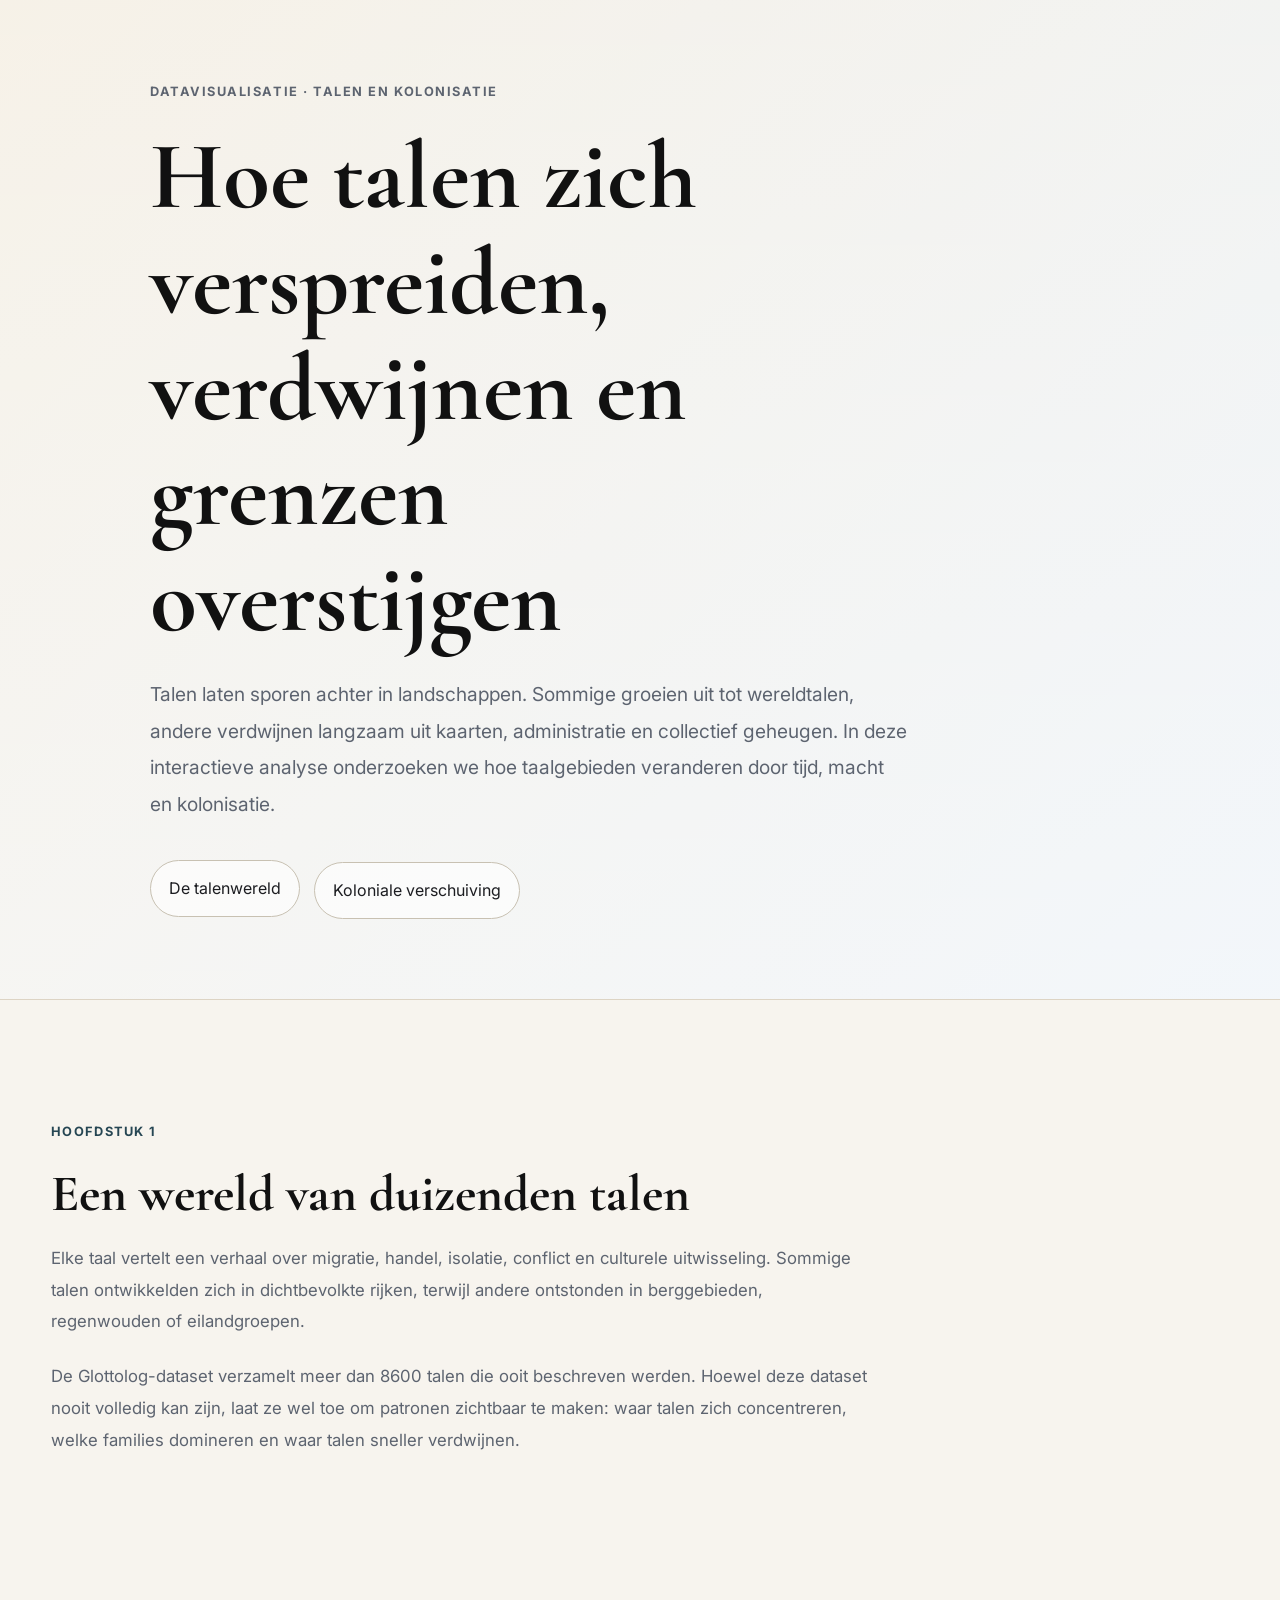
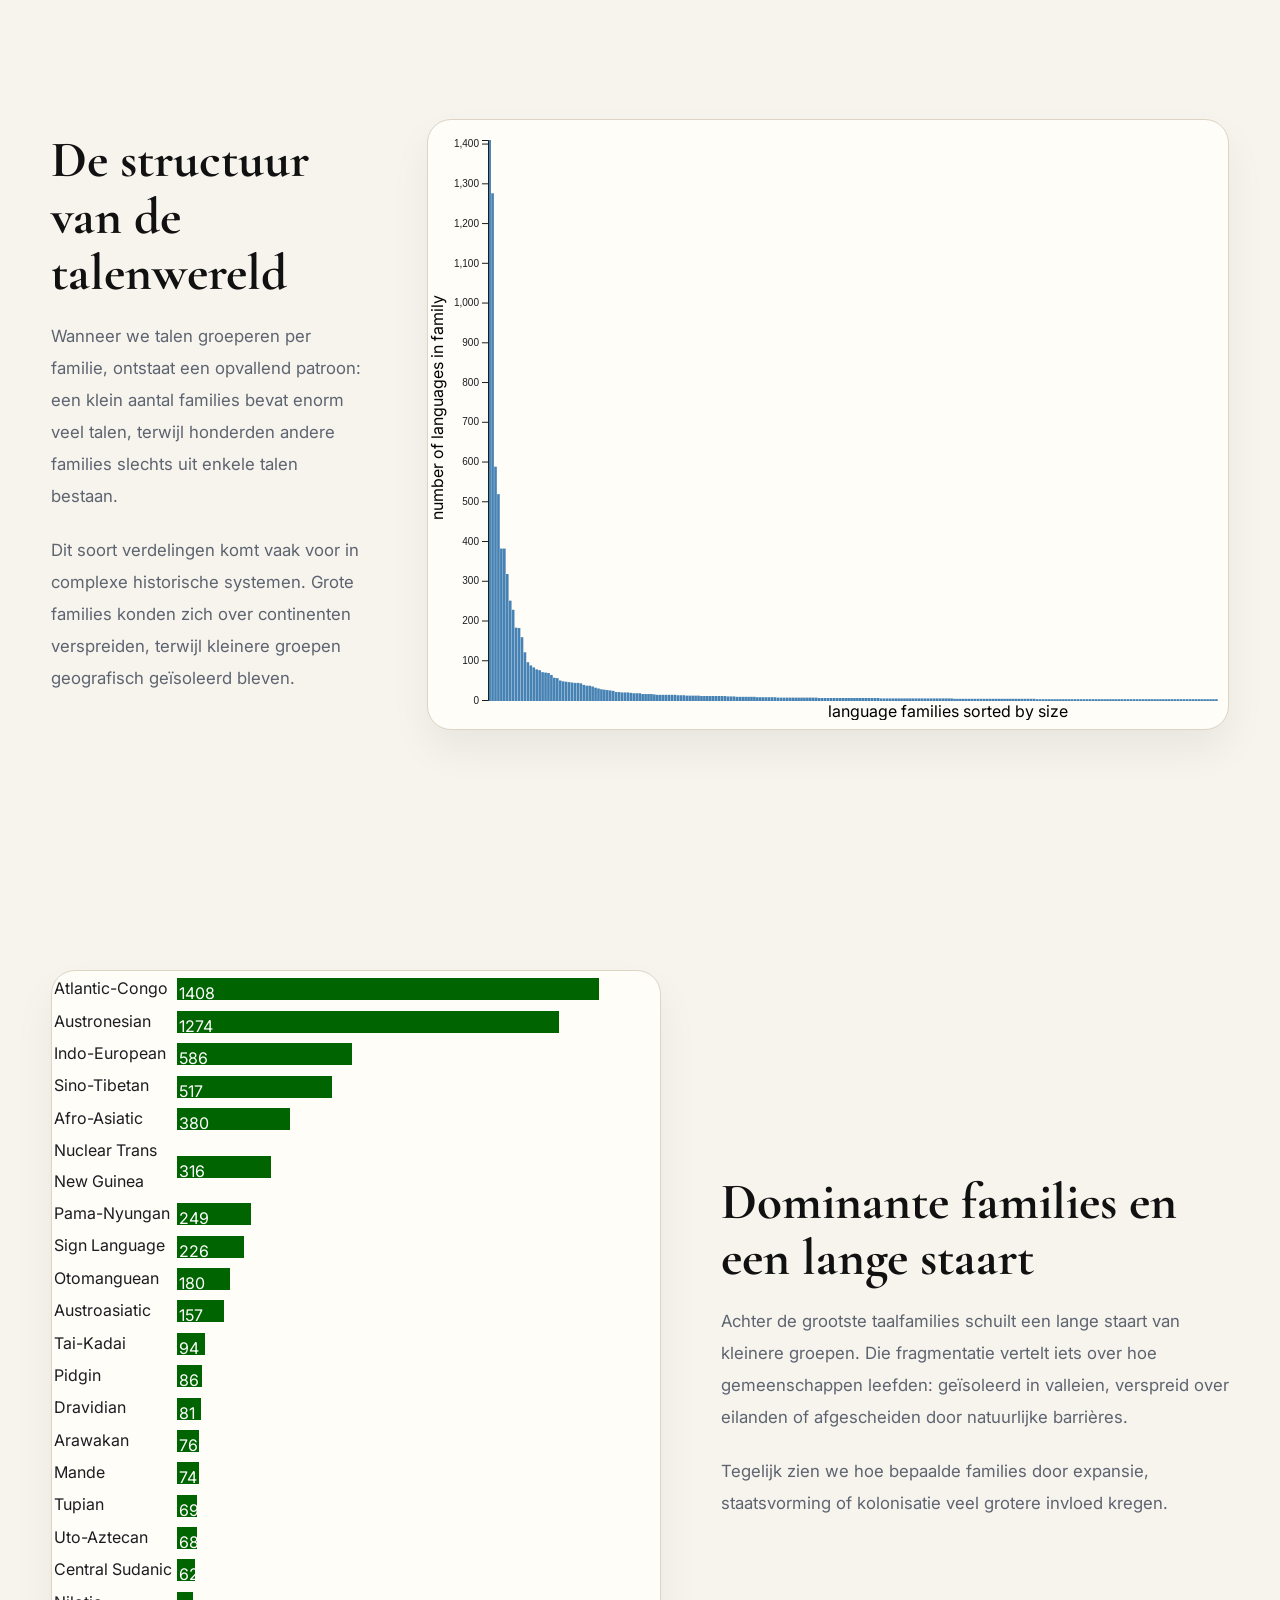
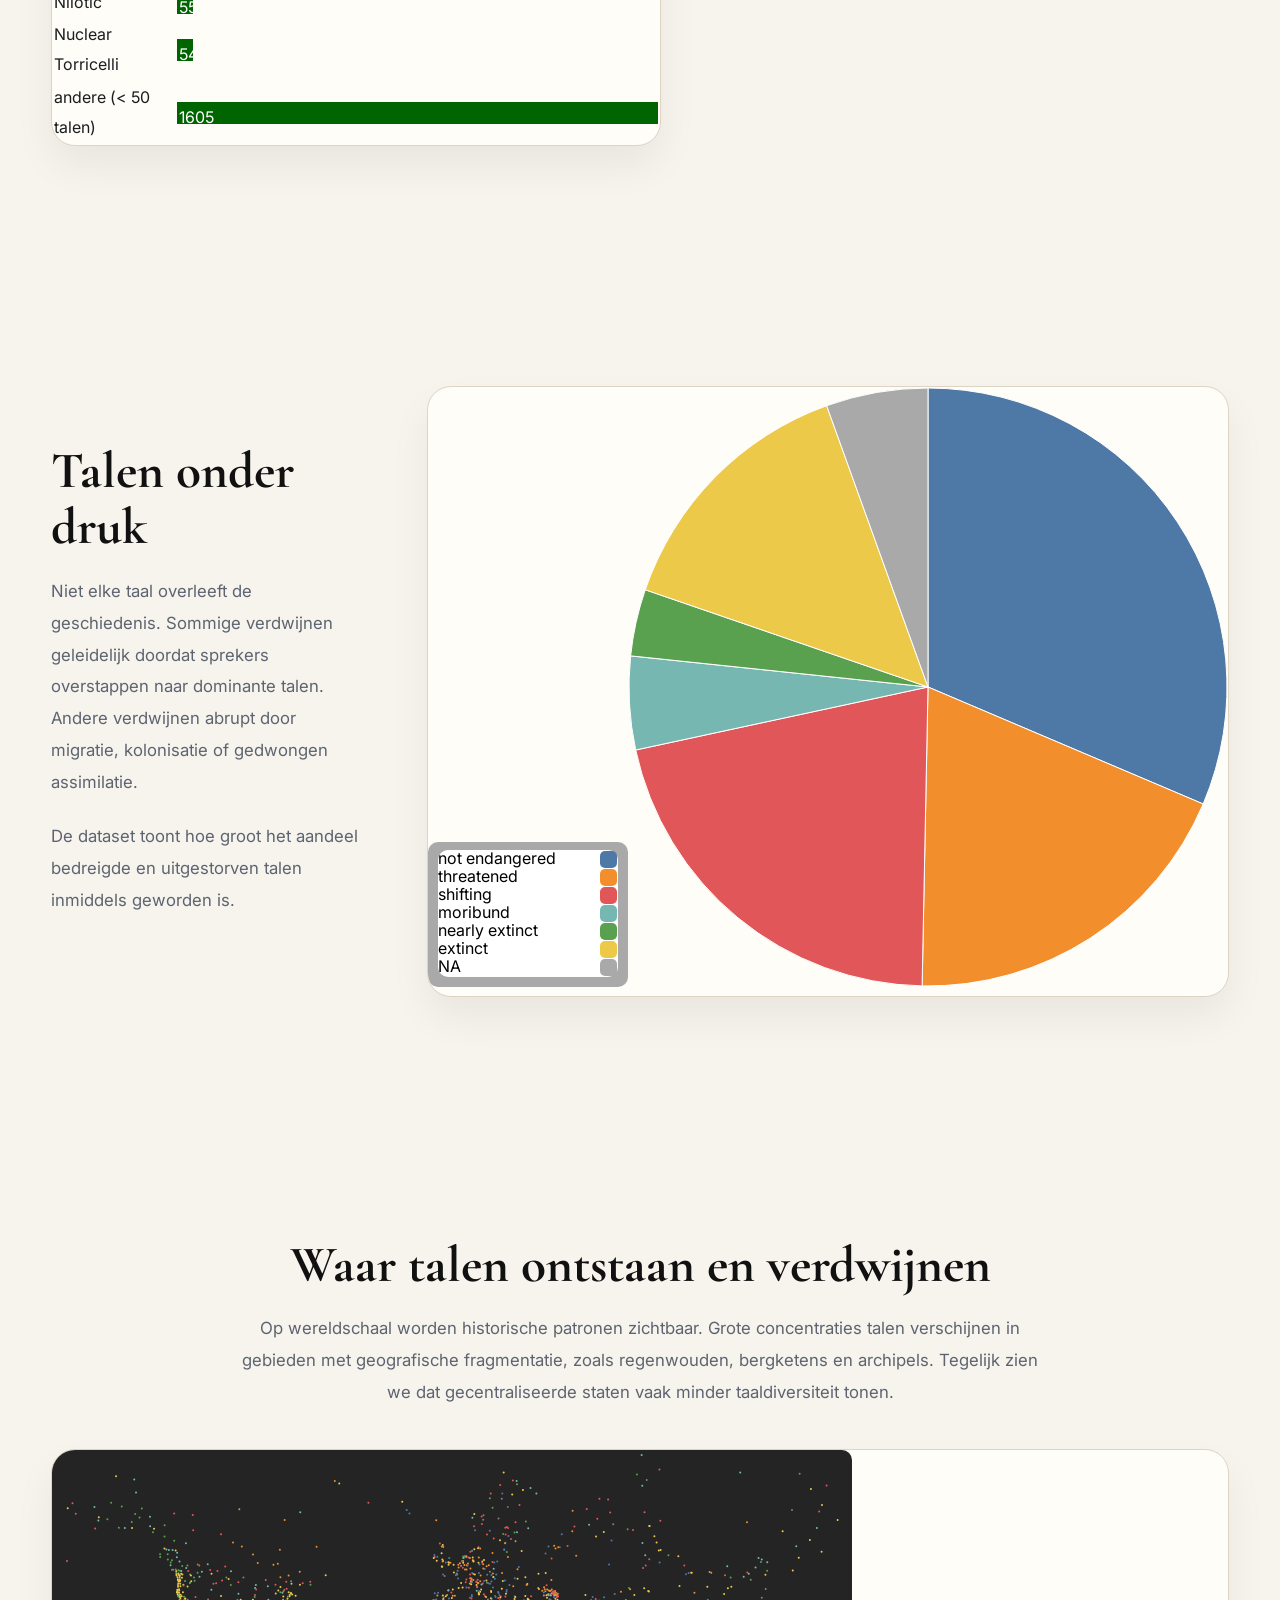
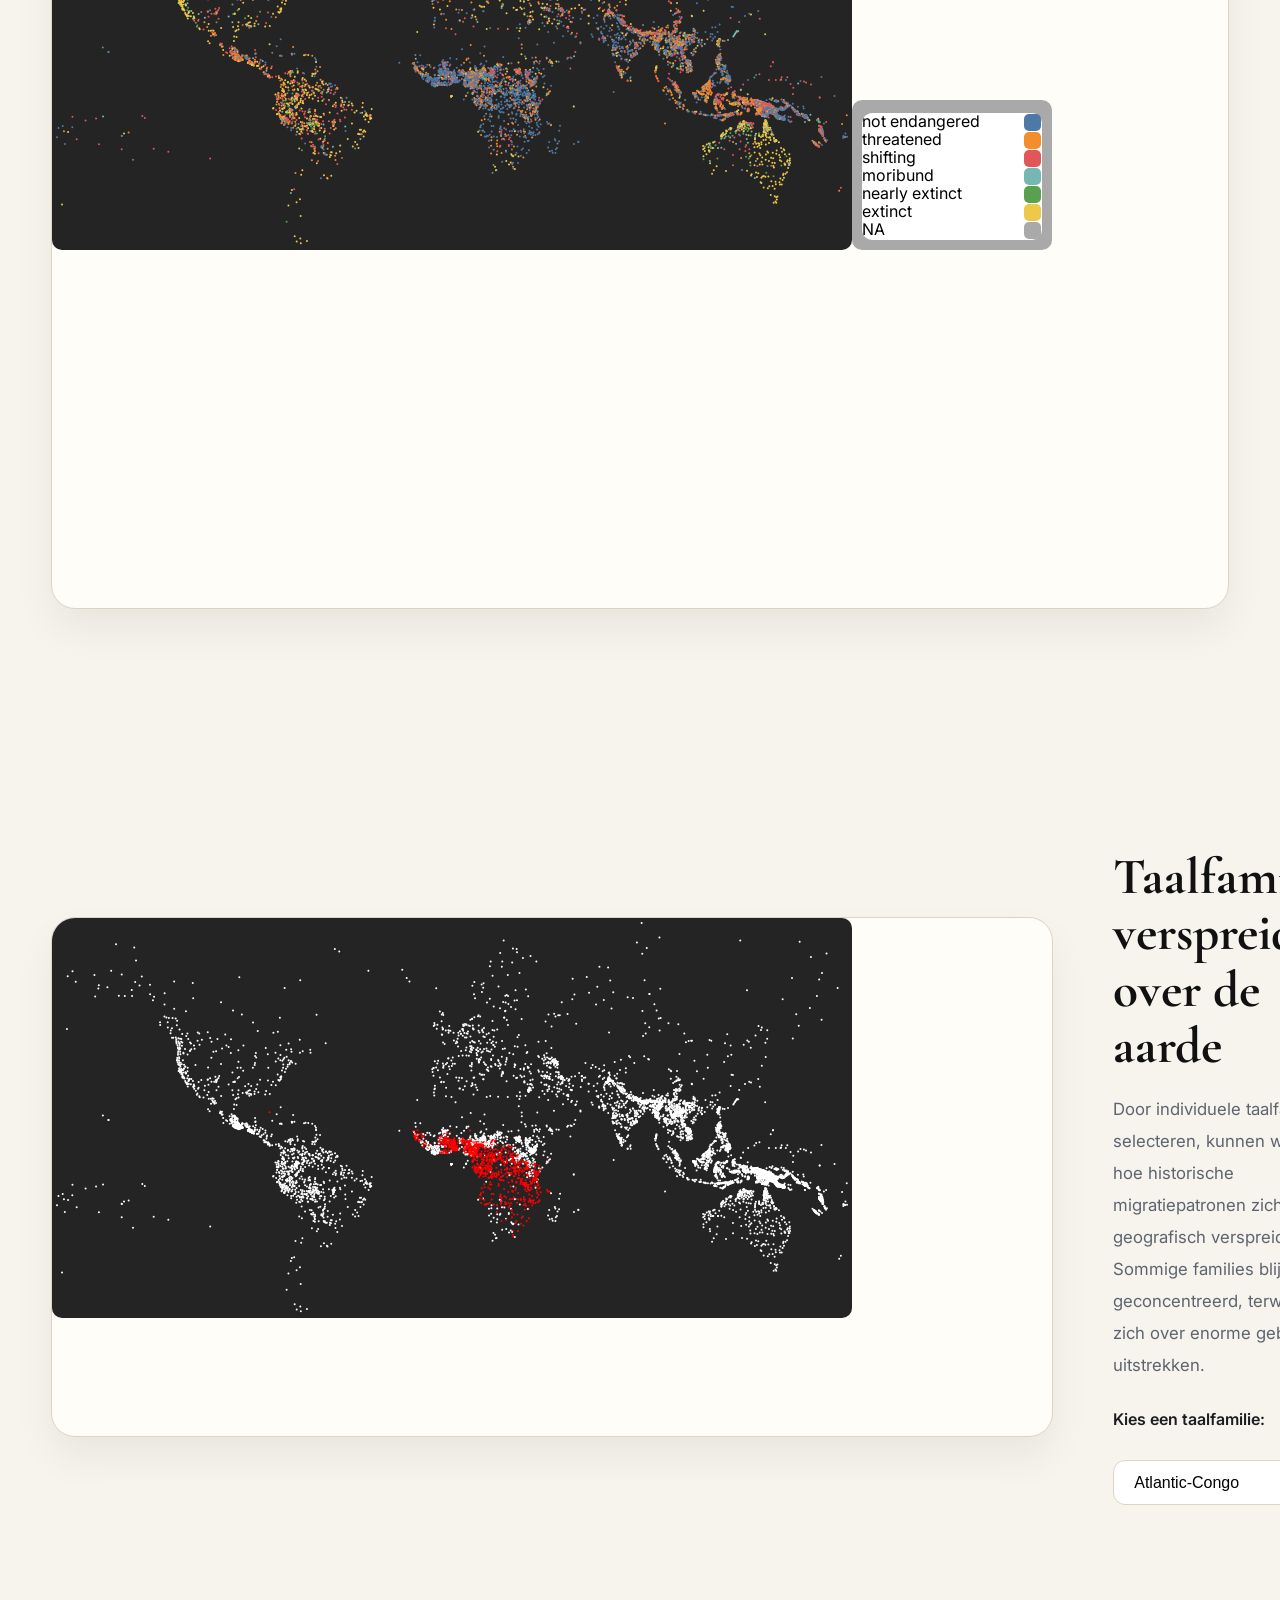
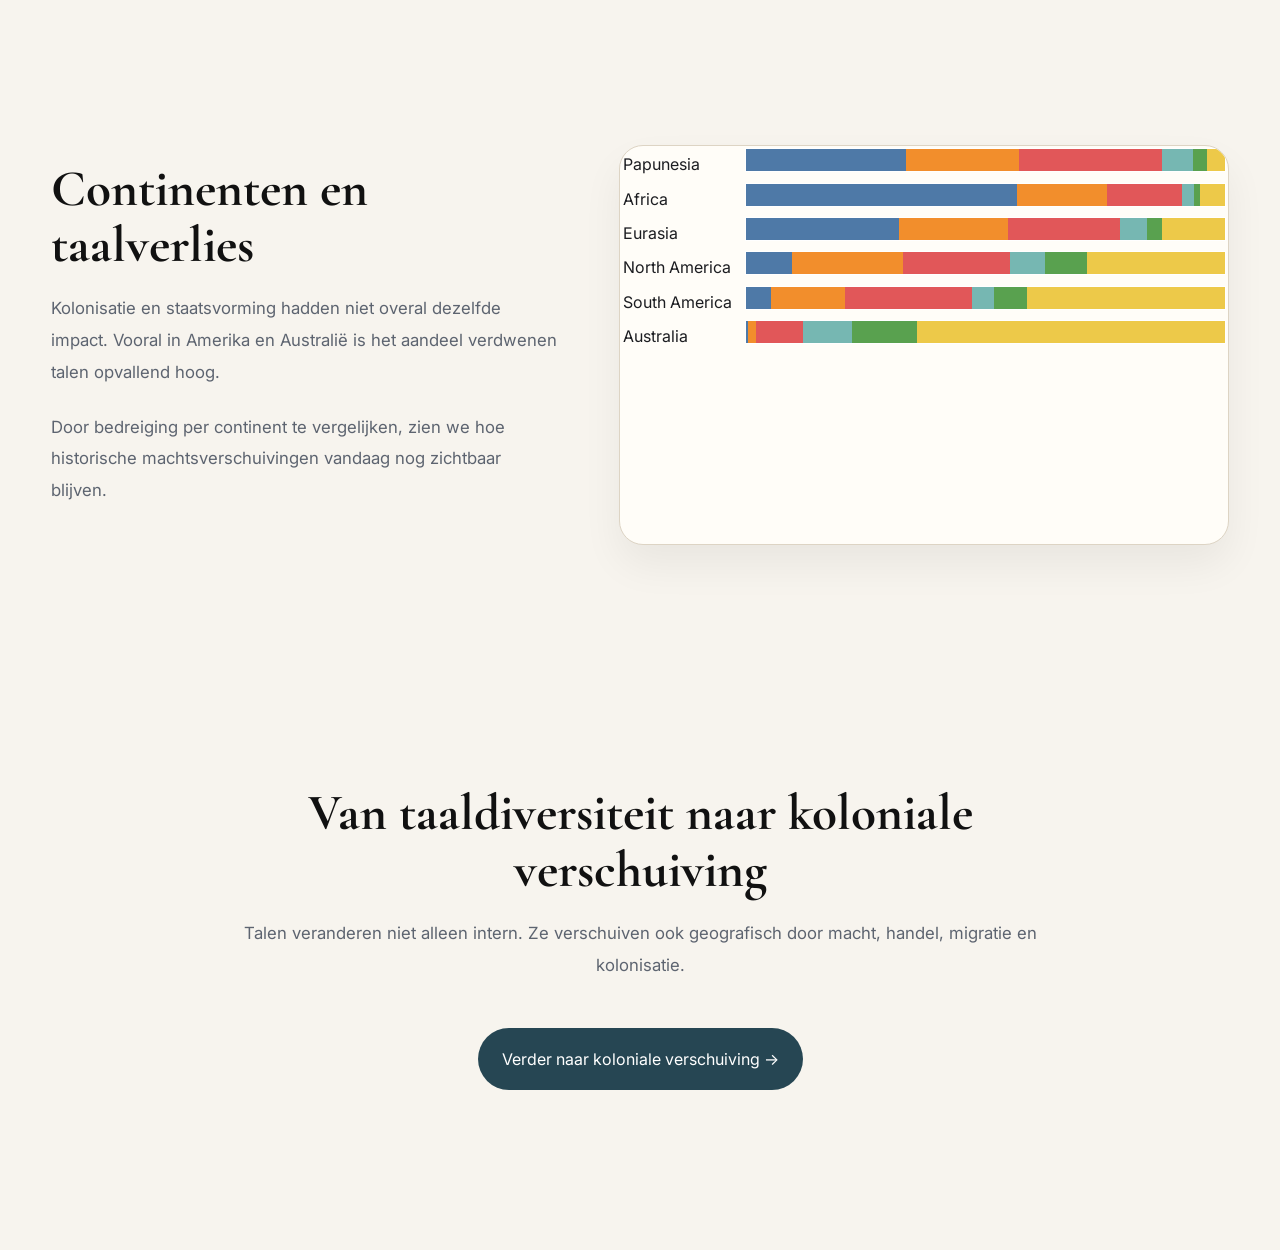
==== src/webpagina/index.html @ e4c35487 "refactor: major website style and repo refactor" ====
<!DOCTYPE html>
<html lang="nl">
<head>
    <meta charset="utf-8">
    <meta name="viewport" content="width=device-width, initial-scale=1">
    <base href="./">
    <title>Talen en Geografische Structuren</title>
    <link rel="stylesheet" href="./stijl.css">
</head>

<body>
    <header class="hero">
        <div class="hero-inner">
            <p class="eyebrow">Datavisualisatie · Talen en Kolonisatie</p>

            <h1>
                Hoe talen zich verspreiden,
                verdwijnen en grenzen overstijgen
            </h1>

            <p class="lead">
                Talen laten sporen achter in landschappen.
                Sommige groeien uit tot wereldtalen,
                andere verdwijnen langzaam uit kaarten,
                administratie en collectief geheugen.
                In deze interactieve analyse onderzoeken we hoe taalgebieden
                veranderen door tijd, macht en kolonisatie.
            </p>

            <nav class="navigatie">
                <a href="index.html" class="active">De talenwereld</a>
                <a href="kolonisatie.html">Koloniale verschuiving</a>
            </nav>
        </div>
    </header>

    <main>

        <section class="verhaal intro-verhaal">
            <div class="tekstblok breed">
                <p class="hoofdstuk">Hoofdstuk 1</p>

                <h2>Een wereld van duizenden talen</h2>

                <p>
                    Elke taal vertelt een verhaal over migratie,
                    handel, isolatie, conflict en culturele uitwisseling.
                    Sommige talen ontwikkelden zich in dichtbevolkte rijken,
                    terwijl andere ontstonden in berggebieden,
                    regenwouden of eilandgroepen.
                </p>

                <p>
                    De Glottolog-dataset verzamelt meer dan 8600 talen
                    die ooit beschreven werden.
                    Hoewel deze dataset nooit volledig kan zijn,
                    laat ze wel toe om patronen zichtbaar te maken:
                    waar talen zich concentreren,
                    welke families domineren
                    en waar talen sneller verdwijnen.
                </p>
            </div>
        </section>

        <section class="verhaal visualisatie-sectie">
            <div class="tekstblok">
                <h2>De structuur van de talenwereld</h2>

                <p>
                    Wanneer we talen groeperen per familie,
                    ontstaat een opvallend patroon:
                    een klein aantal families bevat enorm veel talen,
                    terwijl honderden andere families slechts uit enkele talen bestaan.
                </p>

                <p>
                    Dit soort verdelingen komt vaak voor in complexe historische systemen.
                    Grote families konden zich over continenten verspreiden,
                    terwijl kleinere groepen geografisch geïsoleerd bleven.
                </p>
            </div>

            <div class="visualisatie groot">
                <div class="blok" id="lijn van de verdeling van aantal talen per familie"></div>
            </div>
        </section>

        <section class="verhaal visualisatie-sectie omgekeerd">
            <div class="visualisatie">
                <div class="blok" id="horizontale bar van aantal talen"></div>
            </div>

            <div class="tekstblok">
                <h2>Dominante families en een lange staart</h2>

                <p>
                    Achter de grootste taalfamilies schuilt een lange staart van kleinere groepen.
                    Die fragmentatie vertelt iets over hoe gemeenschappen leefden:
                    geïsoleerd in valleien,
                    verspreid over eilanden
                    of afgescheiden door natuurlijke barrières.
                </p>

                <p>
                    Tegelijk zien we hoe bepaalde families
                    door expansie, staatsvorming of kolonisatie
                    veel grotere invloed kregen.
                </p>
            </div>
        </section>

        <section class="verhaal visualisatie-sectie">
            <div class="tekstblok">
                <h2>Talen onder druk</h2>

                <p>
                    Niet elke taal overleeft de geschiedenis.
                    Sommige verdwijnen geleidelijk doordat sprekers
                    overstappen naar dominante talen.
                    Andere verdwijnen abrupt door migratie,
                    kolonisatie of gedwongen assimilatie.
                </p>

                <p>
                    De dataset toont hoe groot het aandeel bedreigde
                    en uitgestorven talen inmiddels geworden is.
                </p>
            </div>

            <div class="visualisatie klein">
                <div class="blok" id="bol van hoeveelheid uitgestorven talen"></div>
            </div>
        </section>

        <section class="volledig">
            <div class="tekstblok breed gecentreerd">
                <h2>Waar talen ontstaan en verdwijnen</h2>

                <p>
                    Op wereldschaal worden historische patronen zichtbaar.
                    Grote concentraties talen verschijnen in gebieden
                    met geografische fragmentatie,
                    zoals regenwouden, bergketens en archipels.
                    Tegelijk zien we dat gecentraliseerde staten
                    vaak minder taaldiversiteit tonen.
                </p>
            </div>

            <div class="kaartblok">
                <div class="blok kaart-groot" id="kaart met puntjes van de talen"></div>
            </div>
        </section>

        <section class="verhaal visualisatie-sectie omgekeerd">
            <div class="visualisatie groot">
                <div class="blok" id="kaart met puntjes van de talen per familie"></div>
            </div>

            <div class="tekstblok">
                <h2>Taalfamilies verspreid over de aarde</h2>

                <p>
                    Door individuele taalfamilies te selecteren,
                    kunnen we zien hoe historische migratiepatronen
                    zich geografisch verspreidden.
                    Sommige families blijven geconcentreerd,
                    terwijl andere zich over enorme gebieden uitstrekken.
                </p>

                <label for="selecteer familie">
                    Kies een taalfamilie:
                </label>

                <select id="selecteer familie"></select>
            </div>
        </section>

        <section class="verhaal visualisatie-sectie">
            <div class="tekstblok">
                <h2>Continenten en taalverlies</h2>

                <p>
                    Kolonisatie en staatsvorming hadden niet overal dezelfde impact.
                    Vooral in Amerika en Australië
                    is het aandeel verdwenen talen opvallend hoog.
                </p>

                <p>
                    Door bedreiging per continent te vergelijken,
                    zien we hoe historische machtsverschuivingen
                    vandaag nog zichtbaar blijven.
                </p>
            </div>

            <div class="visualisatie">
                <div class="blok" id="bedreigdheid per continent"></div>
            </div>
        </section>

        <section class="einde">
            <div class="tekstblok breed gecentreerd">
                <h2>Van taaldiversiteit naar koloniale verschuiving</h2>

                <p>
                    Talen veranderen niet alleen intern.
                    Ze verschuiven ook geografisch door macht,
                    handel, migratie en kolonisatie.
                </p>

                <a href="kolonisatie.html" class="volgende-knop">
                    Verder naar koloniale verschuiving →
                </a>
            </div>
        </section>

    </main>

    <script src="../js/main.js" type="module"></script>
</body>
</html>
---- src/webpagina/stijl.css ----
@import url("https://fonts.googleapis.com/css2?family=Inter:wght@400;500;600;700&family=Cormorant+Garamond:wght@500;600;700&display=swap");

:root {
    --bg: #f7f4ee;
    --paper: #fffdf8;
    --text: #1c1d21;
    --muted: #5d6470;
    --line: #ddd4c4;
    --accent: #264653;
    --accent-soft: #e8eff2;
    --dark: #172026;
    --hero-a: #ece1cb;
    --hero-b: #dce7f2;
    --shadow: 0 20px 40px rgba(0,0,0,0.06);
}

* {
    box-sizing: border-box;
}

html {
    scroll-behavior: smooth;
}

body {
    margin: 0;
    font-family: "Inter", sans-serif;
    background: var(--bg);
    color: var(--text);
    line-height: 1.9;
}

h1,
h2,
h3 {
    font-family: "Cormorant Garamond", serif;
    line-height: 1.1;
    margin-top: 0;
    color: #111;
}

h1 {
    font-size: clamp(3rem, 8vw, 6rem);
    max-width: 12ch;
    margin-bottom: 24px;
}

h2 {
    font-size: clamp(2rem, 4vw, 3.5rem);
    margin-bottom: 20px;
}

p {
    font-size: 1.05rem;
    color: var(--muted);
    margin: 0 0 1.4rem;
}

.hero {
    min-height: 88vh;
    display: flex;
    align-items: center;
    padding: 80px 8vw;
    background:
        linear-gradient(rgba(255,255,255,0.55), rgba(255,255,255,0.65)),
        linear-gradient(135deg, var(--hero-a), var(--hero-b));

    border-bottom: 1px solid var(--line);
}

.hero.donker {
    background:
        linear-gradient(rgba(16,22,26,0.72), rgba(16,22,26,0.82)),
        linear-gradient(135deg, #253745, #1b252d);
}

.hero.donker h1,
.hero.donker p,
.hero.donker .eyebrow,
.hero.donker a {
    color: white;
}

.hero-inner {
    width: min(980px, 100%);
    margin: 0 auto;
}

.eyebrow {
    text-transform: uppercase;
    letter-spacing: 0.12em;
    font-size: 0.8rem;
    font-weight: 700;
    margin-bottom: 20px;
}

.lead {
    max-width: 760px;
    font-size: 1.2rem;
}

.navigatie {
    display: flex;
    gap: 14px;
    margin-top: 40px;
    flex-wrap: wrap;
}

.navigatie a {
    text-decoration: none;
    color: inherit;
    border: 1px solid rgba(255,255,255,0.2);
    padding: 12px 18px;
    border-radius: 999px;
    transition: 0.25s ease;
    background: rgba(255,255,255,0.08);
}

.hero:not(.donker) .navigatie a {
    border-color: #c8c1b2;
    background: rgba(255,255,255,0.65);
}

.navigatie a:hover,
.navigatie a.active {
    transform: translateY(-2px);
}

.verhaal,
.volledig {
    width: min(1200px, 92vw);
    margin: 0 auto;
    padding: 120px 0;
}

.visualisatie-sectie {
    display: grid;
    grid-template-columns: 1fr 1.2fr;
    gap: 60px;
    align-items: center;
}

.visualisatie-sectie.omgekeerd {
    grid-template-columns: 1.2fr 1fr;
}

.visualisatie-sectie.omgekeerd .tekstblok {
    order: 2;
}

.visualisatie-sectie.omgekeerd .visualisatie {
    order: 1;
}

.tekstblok {
    max-width: 620px;
}

.breed {
    max-width: 820px;
}

.gecentreerd {
    margin: 0 auto;
    text-align: center;
}

.hoofdstuk {
    text-transform: uppercase;
    letter-spacing: 0.1em;
    font-size: 0.8rem;
    font-weight: 700;
    color: var(--accent);
}

.visualisatie {
    width: 100%;
}

.blok {
    width: 100%;
    min-height: 400px;
    background: var(--paper);
    border: 1px solid var(--line);
    border-radius: 24px;
    box-shadow: var(--shadow);
    overflow: hidden;
}

.groot .blok {
    min-height: 520px;
}

.klein .blok {
    min-height: 360px;
}

.kaart-groot {
    min-height: 760px;
}

.kaartblok {
    margin-top: 40px;
}

select {
    margin-top: 18px;
    padding: 12px 16px;
    border-radius: 12px;
    border: 1px solid var(--line);
    background: white;
    font-size: 1rem;
}

label {
    display: block;
    margin-top: 20px;
    margin-bottom: 8px;
    font-weight: 600;
}

.donkerblok {
    width: 100%;
    background: var(--dark);
    padding-left: 4vw;
    padding-right: 4vw;
}

.licht h2,
.licht p {
    color: white;
}

.einde {
    padding: 120px 0 160px;
}

.volgende-knop {
    display: inline-block;
    margin-top: 24px;
    padding: 16px 24px;
    border-radius: 999px;
    text-decoration: none;
    background: var(--accent);
    color: white;
    transition: 0.25s ease;
}

.volgende-knop:hover {
    transform: translateY(-2px);
}

@media (max-width: 980px) {

    .visualisatie-sectie,
    .visualisatie-sectie.omgekeerd {
        grid-template-columns: 1fr;
        gap: 40px;
    }

    .visualisatie-sectie.omgekeerd .tekstblok,
    .visualisatie-sectie.omgekeerd .visualisatie {
        order: initial;
    }

    .hero {
        min-height: auto;
        padding-top: 120px;
        padding-bottom: 120px;
    }

    h1 {
        font-size: clamp(2.8rem, 12vw, 4.8rem);
    }

    h2 {
        font-size: clamp(2rem, 8vw, 3rem);
    }

    .verhaal,
    .volledig {
        padding: 80px 0;
    }

    .kaart-groot {
        min-height: 560px;
    }
}
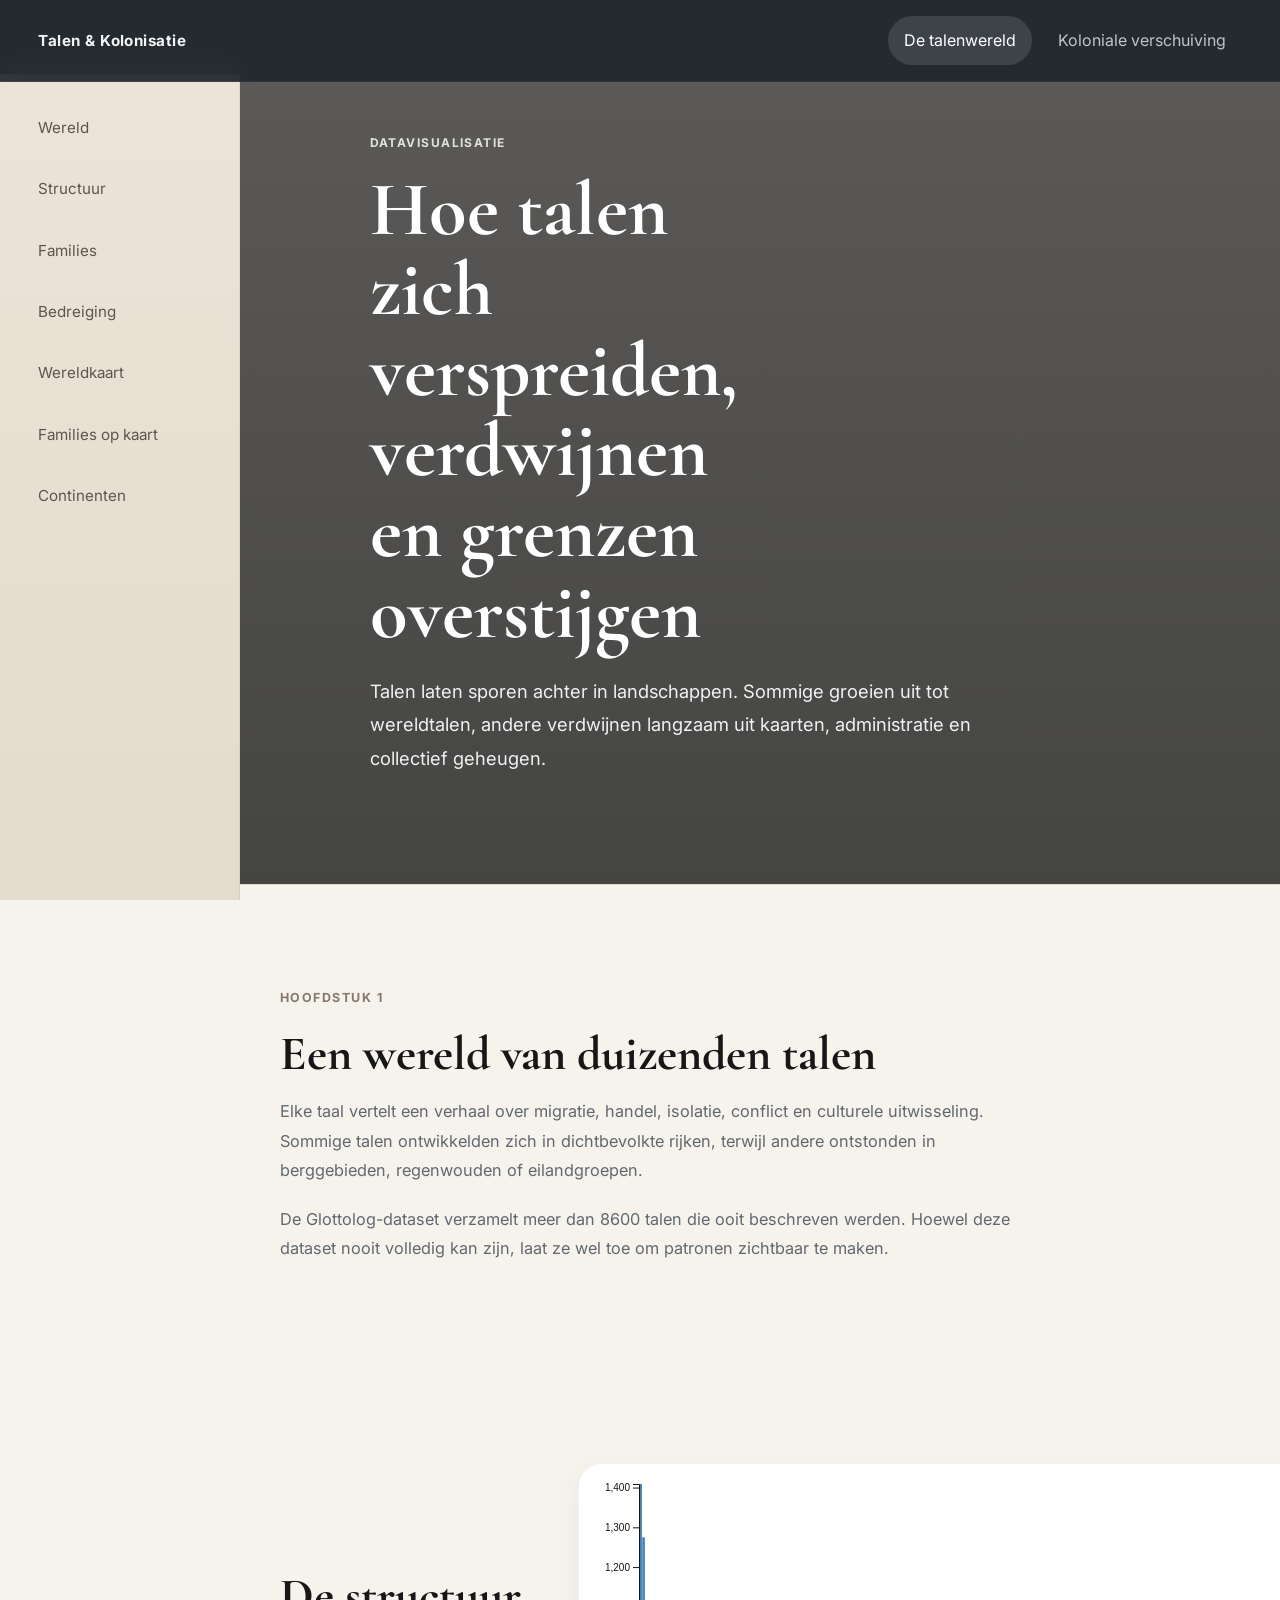
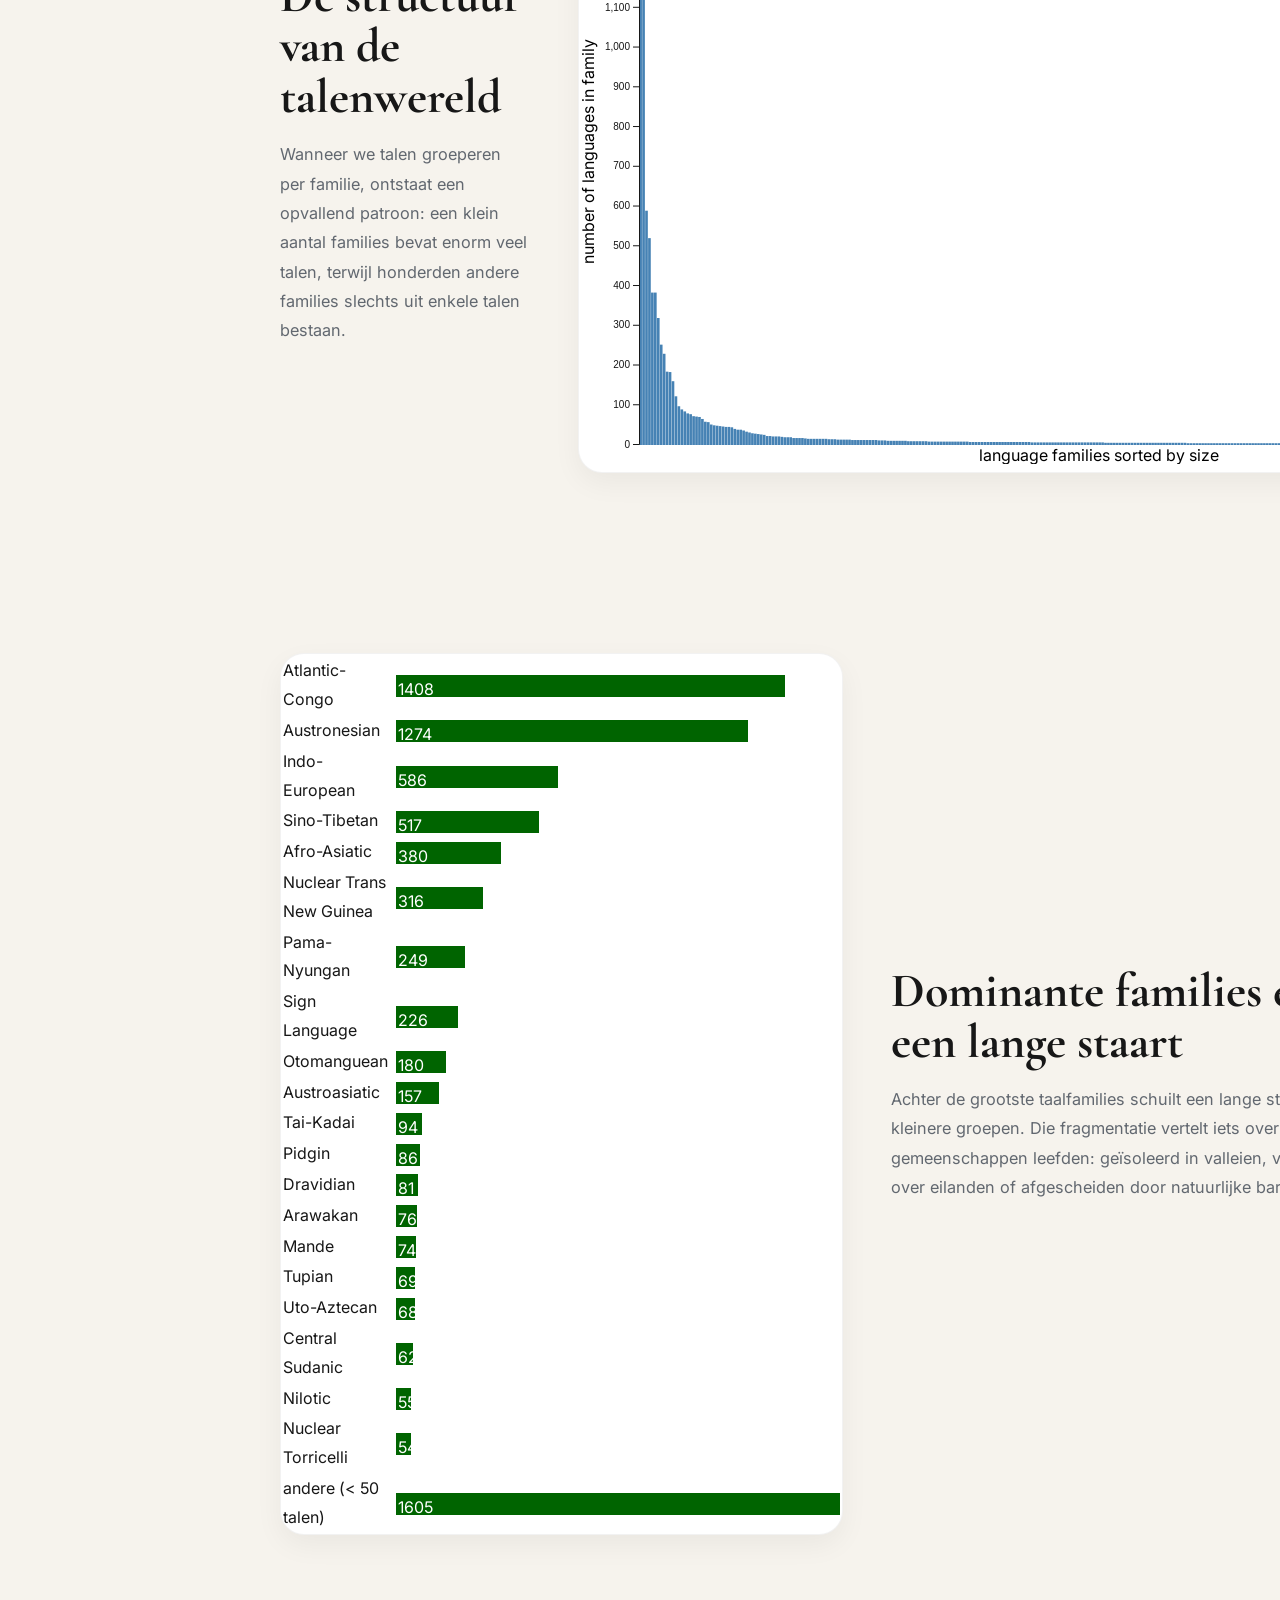
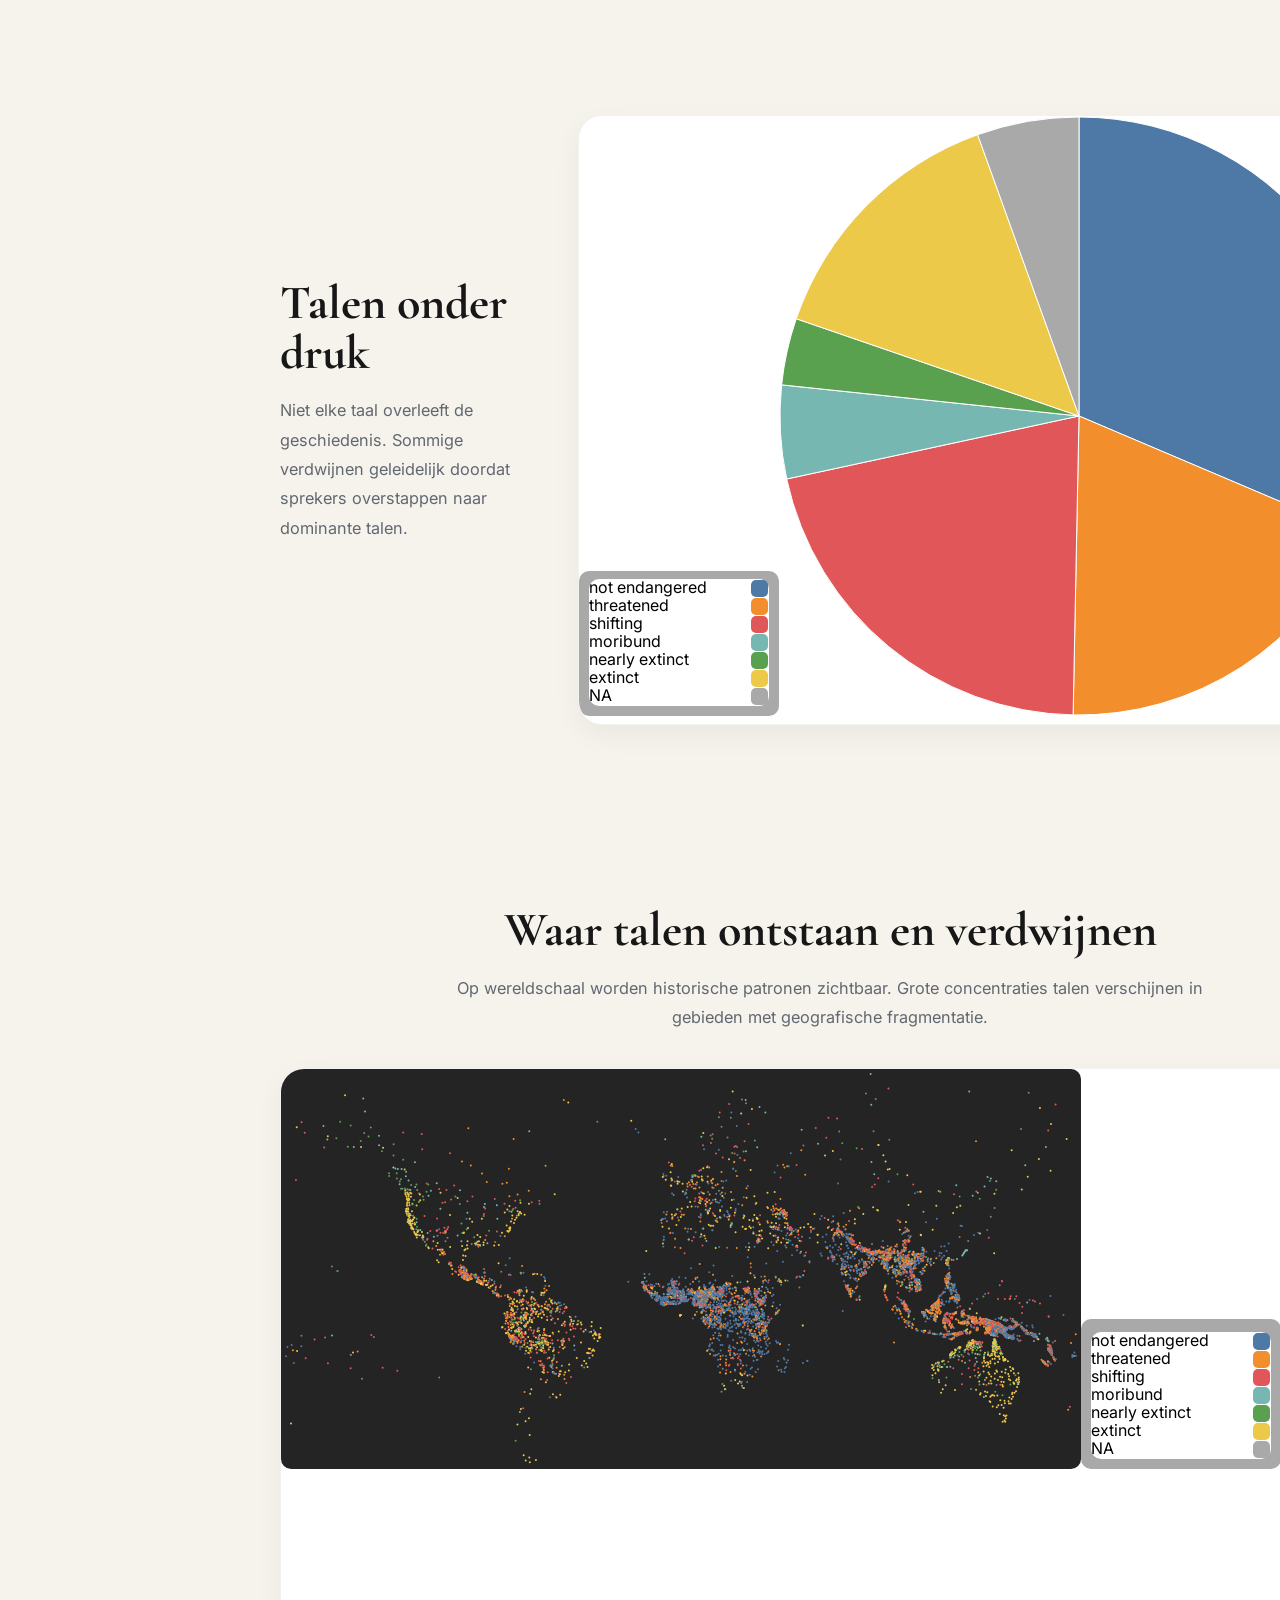
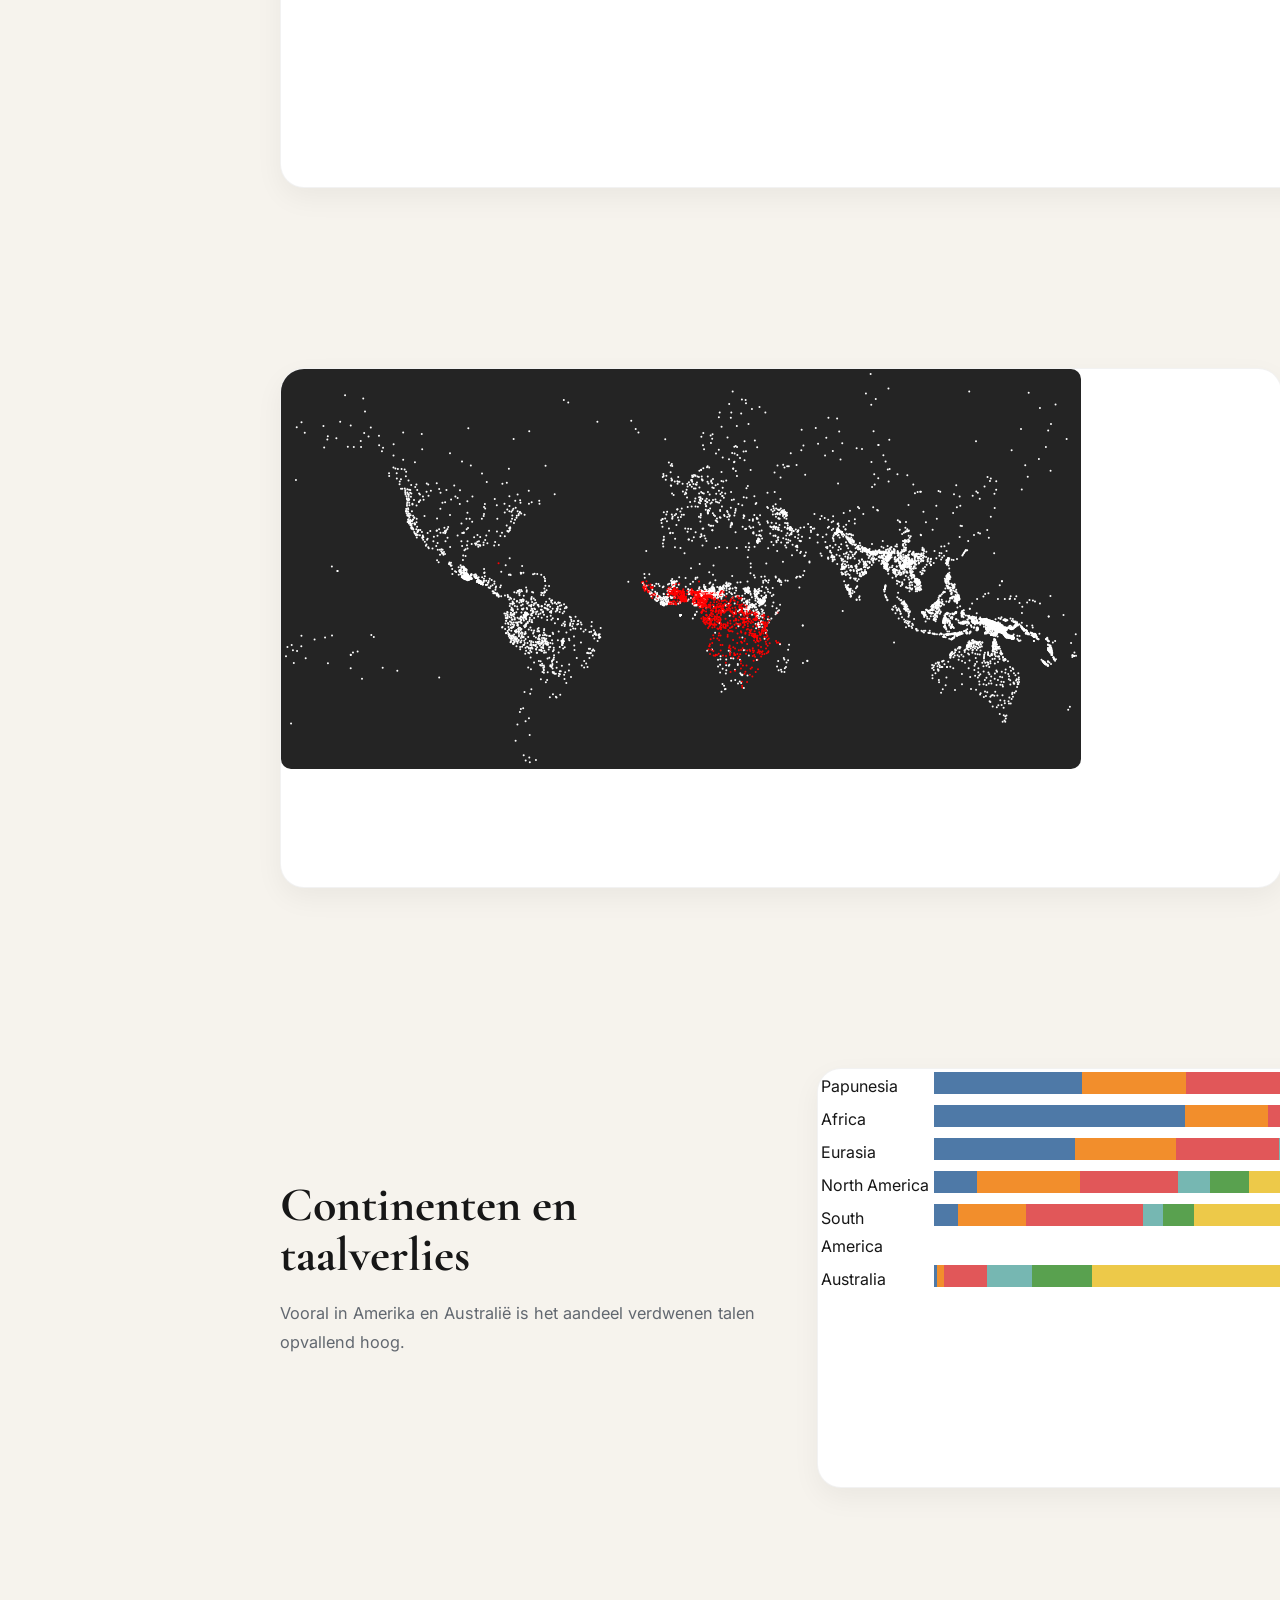
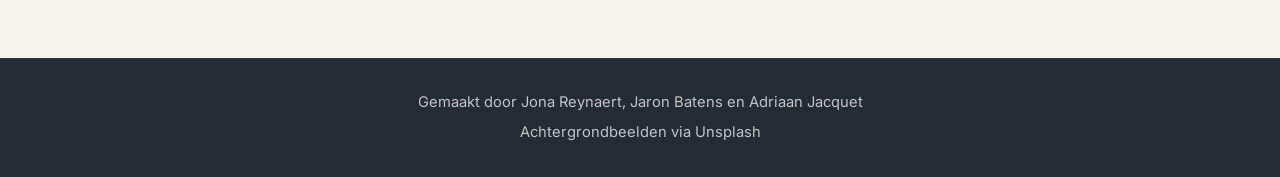
==== commit 7af3695a: "feat: updated website style" ====
--- a/src/webpagina/index.html
+++ b/src/webpagina/index.html
@@ -1,17 +1,159 @@
 <!DOCTYPE html>
 <html lang="nl">
+
 <head>
     <meta charset="utf-8">
     <meta name="viewport" content="width=device-width, initial-scale=1">
-    <base href="./">
+
     <title>Talen en Geografische Structuren</title>
+
     <link rel="stylesheet" href="./stijl.css">
 </head>
 
+<script>
+
+document.addEventListener("DOMContentLoaded", () => {
+
+    const sidebar =
+        document.getElementById("sidebar");
+
+    const toggle =
+        document.getElementById("sidebarToggle");
+
+    /* TOGGLE */
+
+    if (toggle && sidebar) {
+
+        toggle.addEventListener("click", () => {
+
+            sidebar.classList.toggle("open");
+
+        });
+
+    }
+
+    /* ACTIVE SECTION */
+
+    const links =
+        document.querySelectorAll(".sidebar a");
+
+    const sections =
+        document.querySelectorAll("section[id]");
+
+    window.addEventListener("scroll", () => {
+
+        let current = "";
+
+        sections.forEach(section => {
+
+            const top =
+                section.offsetTop - 180;
+
+            const height =
+                section.offsetHeight;
+
+            if (
+                scrollY >= top &&
+                scrollY < top + height
+            ) {
+
+                current =
+                    section.getAttribute("id");
+            }
+
+        });
+
+        links.forEach(link => {
+
+            link.classList.remove("active");
+
+            if (
+                link.getAttribute("href") ===
+                `#${current}`
+            ) {
+
+                link.classList.add("active");
+            }
+
+        });
+
+    });
+
+});
+
+</script>
+
 <body>
+
+    <nav class="topnav">
+
+        <div class="topnav-inner">
+
+            <a class="logo" href="index.html">
+                Talen & Kolonisatie
+            </a>
+
+            <div class="nav-links">
+
+                <a class="active" href="index.html">
+                    De talenwereld
+                </a>
+
+                <a href="kolonisatie.html">
+                    Koloniale verschuiving
+                </a>
+
+            </div>
+
+        </div>
+
+    </nav>
+
+    <button class="sidebar-toggle" id="sidebarToggle">
+        ☰
+    </button>
+
+    <aside class="sidebar" id="sidebar">
+
+        <a href="#wereld">
+            Wereld
+        </a>
+
+        <a href="#structuur">
+            Structuur
+        </a>
+
+        <a href="#families-bar">
+            Families
+        </a>
+
+        <a href="#druk">
+            Bedreiging
+        </a>
+
+        <a href="#kaart">
+            Wereldkaart
+        </a>
+
+        <a href="#families-kaart">
+            Families op kaart
+        </a>
+
+        <a href="#continenten">
+            Continenten
+        </a>
+
+    </aside>
+
     <header class="hero">
-        <div class="hero-inner">
-            <p class="eyebrow">Datavisualisatie · Talen en Kolonisatie</p>
+
+        <div class="hero-overlay"></div>
+
+        <div class="hero-content">
+
+            <p class="eyebrow">
+                Datavisualisatie
+            </p>
 
             <h1>
                 Hoe talen zich verspreiden,
@@ -23,24 +165,25 @@
                 Sommige groeien uit tot wereldtalen,
                 andere verdwijnen langzaam uit kaarten,
                 administratie en collectief geheugen.
-                In deze interactieve analyse onderzoeken we hoe taalgebieden
-                veranderen door tijd, macht en kolonisatie.
             </p>
 
-            <nav class="navigatie">
-                <a href="index.html" class="active">De talenwereld</a>
-                <a href="kolonisatie.html">Koloniale verschuiving</a>
-            </nav>
         </div>
+
     </header>
 
-    <main>
-
-        <section class="verhaal intro-verhaal">
+    <main class="pagina">
+
+        <section class="verhaal" id="wereld">
+
             <div class="tekstblok breed">
-                <p class="hoofdstuk">Hoofdstuk 1</p>
-
-                <h2>Een wereld van duizenden talen</h2>
+
+                <p class="hoofdstuk">
+                    Hoofdstuk 1
+                </p>
+
+                <h2>
+                    Een wereld van duizenden talen
+                </h2>
 
                 <p>
                     Elke taal vertelt een verhaal over migratie,
@@ -54,17 +197,20 @@
                     De Glottolog-dataset verzamelt meer dan 8600 talen
                     die ooit beschreven werden.
                     Hoewel deze dataset nooit volledig kan zijn,
-                    laat ze wel toe om patronen zichtbaar te maken:
-                    waar talen zich concentreren,
-                    welke families domineren
-                    en waar talen sneller verdwijnen.
-                </p>
-            </div>
-        </section>
-
-        <section class="verhaal visualisatie-sectie">
-            <div class="tekstblok">
-                <h2>De structuur van de talenwereld</h2>
+                    laat ze wel toe om patronen zichtbaar te maken.
+                </p>
+
+            </div>
+
+        </section>
+
+        <section class="visualisatie-layout" id="structuur">
+
+            <div class="tekstblok">
+
+                <h2>
+                    De structuur van de talenwereld
+                </h2>
 
                 <p>
                     Wanneer we talen groeperen per familie,
@@ -73,148 +219,167 @@
                     terwijl honderden andere families slechts uit enkele talen bestaan.
                 </p>
 
-                <p>
-                    Dit soort verdelingen komt vaak voor in complexe historische systemen.
-                    Grote families konden zich over continenten verspreiden,
-                    terwijl kleinere groepen geografisch geïsoleerd bleven.
-                </p>
-            </div>
-
-            <div class="visualisatie groot">
-                <div class="blok" id="lijn van de verdeling van aantal talen per familie"></div>
-            </div>
-        </section>
-
-        <section class="verhaal visualisatie-sectie omgekeerd">
-            <div class="visualisatie">
-                <div class="blok" id="horizontale bar van aantal talen"></div>
-            </div>
-
-            <div class="tekstblok">
-                <h2>Dominante families en een lange staart</h2>
-
-                <p>
-                    Achter de grootste taalfamilies schuilt een lange staart van kleinere groepen.
+            </div>
+
+            <div class="grafiek groot">
+                <div class="blok"
+                    id="lijn van de verdeling van aantal talen per familie"></div>
+            </div>
+
+        </section>
+
+        <section class="visualisatie-layout omgekeerd" id="families-bar">
+
+            <div class="grafiek">
+                <div class="blok"
+                    id="horizontale bar van aantal talen"></div>
+            </div>
+
+            <div class="tekstblok">
+
+                <h2>
+                    Dominante families en een lange staart
+                </h2>
+
+                <p>
+                    Achter de grootste taalfamilies schuilt een lange staart
+                    van kleinere groepen.
                     Die fragmentatie vertelt iets over hoe gemeenschappen leefden:
                     geïsoleerd in valleien,
                     verspreid over eilanden
                     of afgescheiden door natuurlijke barrières.
                 </p>
 
-                <p>
-                    Tegelijk zien we hoe bepaalde families
-                    door expansie, staatsvorming of kolonisatie
-                    veel grotere invloed kregen.
-                </p>
-            </div>
-        </section>
-
-        <section class="verhaal visualisatie-sectie">
-            <div class="tekstblok">
-                <h2>Talen onder druk</h2>
+            </div>
+
+        </section>
+
+        <section class="visualisatie-layout" id="druk">
+
+            <div class="tekstblok">
+
+                <h2>
+                    Talen onder druk
+                </h2>
 
                 <p>
                     Niet elke taal overleeft de geschiedenis.
                     Sommige verdwijnen geleidelijk doordat sprekers
                     overstappen naar dominante talen.
-                    Andere verdwijnen abrupt door migratie,
-                    kolonisatie of gedwongen assimilatie.
-                </p>
-
-                <p>
-                    De dataset toont hoe groot het aandeel bedreigde
-                    en uitgestorven talen inmiddels geworden is.
-                </p>
-            </div>
-
-            <div class="visualisatie klein">
-                <div class="blok" id="bol van hoeveelheid uitgestorven talen"></div>
-            </div>
-        </section>
-
-        <section class="volledig">
+                </p>
+
+            </div>
+
+            <div class="grafiek">
+                <div class="blok"
+                    id="bol van hoeveelheid uitgestorven talen"></div>
+            </div>
+
+        </section>
+
+        <section class="volledig" id="kaart">
+
             <div class="tekstblok breed gecentreerd">
-                <h2>Waar talen ontstaan en verdwijnen</h2>
+
+                <h2>
+                    Waar talen ontstaan en verdwijnen
+                </h2>
 
                 <p>
                     Op wereldschaal worden historische patronen zichtbaar.
                     Grote concentraties talen verschijnen in gebieden
-                    met geografische fragmentatie,
-                    zoals regenwouden, bergketens en archipels.
-                    Tegelijk zien we dat gecentraliseerde staten
-                    vaak minder taaldiversiteit tonen.
-                </p>
-            </div>
-
-            <div class="kaartblok">
-                <div class="blok kaart-groot" id="kaart met puntjes van de talen"></div>
-            </div>
-        </section>
-
-        <section class="verhaal visualisatie-sectie omgekeerd">
-            <div class="visualisatie groot">
-                <div class="blok" id="kaart met puntjes van de talen per familie"></div>
-            </div>
-
-            <div class="tekstblok">
-                <h2>Taalfamilies verspreid over de aarde</h2>
+                    met geografische fragmentatie.
+                </p>
+
+            </div>
+
+            <div class="kaart-container">
+
+                <div class="blok kaart-groot"
+                    id="kaart met puntjes van de talen"></div>
+
+            </div>
+
+        </section>
+
+        <section class="visualisatie-layout omgekeerd" id="families-kaart">
+
+            <div class="grafiek groot">
+
+                <div class="blok"
+                    id="kaart met puntjes van de talen per familie"></div>
+
+            </div>
+
+            <div class="tekstblok">
+
+                <h2>
+                    Taalfamilies verspreid over de aarde
+                </h2>
 
                 <p>
                     Door individuele taalfamilies te selecteren,
                     kunnen we zien hoe historische migratiepatronen
                     zich geografisch verspreidden.
-                    Sommige families blijven geconcentreerd,
-                    terwijl andere zich over enorme gebieden uitstrekken.
                 </p>
 
                 <label for="selecteer familie">
-                    Kies een taalfamilie:
+                    Kies een taalfamilie
                 </label>
 
                 <select id="selecteer familie"></select>
-            </div>
-        </section>
-
-        <section class="verhaal visualisatie-sectie">
-            <div class="tekstblok">
-                <h2>Continenten en taalverlies</h2>
-
-                <p>
-                    Kolonisatie en staatsvorming hadden niet overal dezelfde impact.
+
+            </div>
+
+        </section>
+
+        <section class="visualisatie-layout" id="continenten">
+
+            <div class="tekstblok">
+
+                <h2>
+                    Continenten en taalverlies
+                </h2>
+
+                <p>
                     Vooral in Amerika en Australië
                     is het aandeel verdwenen talen opvallend hoog.
                 </p>
 
-                <p>
-                    Door bedreiging per continent te vergelijken,
-                    zien we hoe historische machtsverschuivingen
-                    vandaag nog zichtbaar blijven.
-                </p>
-            </div>
-
-            <div class="visualisatie">
-                <div class="blok" id="bedreigdheid per continent"></div>
-            </div>
-        </section>
-
-        <section class="einde">
-            <div class="tekstblok breed gecentreerd">
-                <h2>Van taaldiversiteit naar koloniale verschuiving</h2>
-
-                <p>
-                    Talen veranderen niet alleen intern.
-                    Ze verschuiven ook geografisch door macht,
-                    handel, migratie en kolonisatie.
-                </p>
-
-                <a href="kolonisatie.html" class="volgende-knop">
-                    Verder naar koloniale verschuiving →
-                </a>
-            </div>
+            </div>
+
+            <div class="grafiek">
+
+                <div class="blok"
+                    id="bedreigdheid per continent"></div>
+
+            </div>
+
         </section>
 
     </main>
 
     <script src="../js/main.js" type="module"></script>
+
 </body>
+
+<footer class="footer">
+
+    <div class="footer-inner">
+
+        <p>
+            Gemaakt door
+            Jona Reynaert,
+            Jaron Batens
+            en Adriaan Jacquet
+        </p>
+
+        <p>
+            Achtergrondbeelden via Unsplash
+        </p>
+
+    </div>
+
+</footer>
+
 </html>
--- a/src/webpagina/stijl.css
+++ b/src/webpagina/stijl.css
@@ -1,17 +1,19 @@
 @import url("https://fonts.googleapis.com/css2?family=Inter:wght@400;500;600;700&family=Cormorant+Garamond:wght@500;600;700&display=swap");
 
 :root {
-    --bg: #f7f4ee;
-    --paper: #fffdf8;
-    --text: #1c1d21;
-    --muted: #5d6470;
-    --line: #ddd4c4;
-    --accent: #264653;
-    --accent-soft: #e8eff2;
-    --dark: #172026;
-    --hero-a: #ece1cb;
-    --hero-b: #dce7f2;
-    --shadow: 0 20px 40px rgba(0,0,0,0.06);
+
+    --achtergrond: #f6f3ed;
+    --papier: #fffdf9;
+
+    --tekst: #171717;
+    --zacht: #626870;
+
+    --lijn: #ddd7cb;
+
+    --accent: #223843;
+
+    --schaduw:
+        0 10px 28px rgba(0,0,0,0.05);
 }
 
 * {
@@ -23,266 +25,660 @@
 }
 
 body {
+
     margin: 0;
+
     font-family: "Inter", sans-serif;
-    background: var(--bg);
-    color: var(--text);
-    line-height: 1.9;
+
+    background: var(--achtergrond);
+
+    color: var(--tekst);
+
+    line-height: 1.8;
+}
+
+/* NAVIGATIE */
+
+.topnav {
+
+    position: fixed;
+
+    top: 0;
+
+    width: 100%;
+
+    z-index: 1000;
+
+    backdrop-filter: blur(14px);
+
+    background:
+        rgba(28, 36, 43, 0.88);
+
+    border-bottom:
+        1px solid rgba(255,255,255,0.06);
+}
+.topnav-inner {
+
+    width: min(1220px, 94vw);
+
+    margin: 0 auto;
+
+    display: flex;
+
+    justify-content: space-between;
+
+    align-items: center;
+
+    padding: 16px 0;
+}
+
+.logo {
+
+    text-decoration: none;
+
+    color: rgba(255,255,255,0.95);
+
+    font-weight: 700;
+
+    font-size: 0.95rem;
+
+    letter-spacing: 0.03em;
+}
+
+.nav-links {
+
+    display: flex;
+
+    gap: 10px;
+}
+
+.nav-links a {
+
+    text-decoration: none;
+
+    color: rgba(255,255,255,0.72);
+
+    padding: 10px 16px;
+
+    border-radius: 999px;
+
+    transition: 0.25s ease;
+}
+
+.nav-links a:hover,
+.nav-links a.active {
+
+    background:
+        rgba(255,255,255,0.12);
+
+    color: white;
+}
+
+/* HERO */
+
+.hero {
+
+    position: relative;
+
+    min-height: 82vh;
+
+    display: flex;
+
+    align-items: center;
+
+    padding:
+        120px 7vw 90px;
+
+    overflow: hidden;
+
+    border-bottom:
+        1px solid var(--lijn);
+
+    background-image:
+        url("https://images.unsplash.com/photo-1521295121783-8a321d551ad2?q=80&w=2000&auto=format&fit=crop");
+
+    background-size: cover;
+
+    background-position: center;
+}
+
+.hero-overlay {
+
+    position: absolute;
+
+    inset: 0;
+
+    background:
+        linear-gradient(
+            rgba(10,10,10,0.65),
+            rgba(10,10,10,0.75)
+        );
+
+	pointer-events: none;
+}
+
+.hero-content {
+
+    position: relative;
+
+    z-index: 2;
+
+    width: min(840px, 100%);
+
+    margin: 0 auto;
+}
+
+.eyebrow {
+
+    text-transform: uppercase;
+
+    letter-spacing: 0.12em;
+
+    font-size: 0.75rem;
+
+    font-weight: 700;
+
+    margin-bottom: 16px;
+
+    color: rgba(255,255,255,0.82);
 }
 
 h1,
-h2,
-h3 {
-    font-family: "Cormorant Garamond", serif;
-    line-height: 1.1;
+h2 {
+
+    font-family:
+        "Cormorant Garamond",
+        serif;
+
+    line-height: 1.05;
+
     margin-top: 0;
-    color: #111;
 }
 
 h1 {
-    font-size: clamp(3rem, 8vw, 6rem);
-    max-width: 12ch;
-    margin-bottom: 24px;
+
+    font-size:
+        clamp(2.7rem, 6vw, 5rem);
+
+    max-width: 10ch;
+
+    margin-bottom: 22px;
+
+    color: white;
 }
 
 h2 {
-    font-size: clamp(2rem, 4vw, 3.5rem);
-    margin-bottom: 20px;
+
+    font-size:
+        clamp(1.9rem, 4vw, 3rem);
+
+    margin-bottom: 18px;
+
+    color: var(--tekst);
 }
 
 p {
-    font-size: 1.05rem;
-    color: var(--muted);
-    margin: 0 0 1.4rem;
-}
-
-.hero {
-    min-height: 88vh;
-    display: flex;
+
+    color: var(--zacht);
+
+    font-size: 1.02rem;
+
+    margin-bottom: 1.2rem;
+}
+
+.lead {
+
+    color: rgba(255,255,255,0.92);
+
+    font-size: 1.15rem;
+
+    max-width: 680px;
+}
+
+/* PAGINA */
+
+.pagina {
+
+    width: min(1220px, 94vw);
+
+    margin: 0 auto;
+}
+
+/* LAYOUT */
+
+.verhaal,
+.volledig,
+.visualisatie-layout {
+
+    padding:
+        90px 0;
+}
+
+.visualisatie-layout {
+
+    display: grid;
+
+    grid-template-columns:
+        1fr 1.15fr;
+
+    gap: 48px;
+
     align-items: center;
-    padding: 80px 8vw;
-    background:
-        linear-gradient(rgba(255,255,255,0.55), rgba(255,255,255,0.65)),
-        linear-gradient(135deg, var(--hero-a), var(--hero-b));
-
-    border-bottom: 1px solid var(--line);
-}
-
-.hero.donker {
-    background:
-        linear-gradient(rgba(16,22,26,0.72), rgba(16,22,26,0.82)),
-        linear-gradient(135deg, #253745, #1b252d);
-}
-
-.hero.donker h1,
-.hero.donker p,
-.hero.donker .eyebrow,
-.hero.donker a {
-    color: white;
-}
-
-.hero-inner {
-    width: min(980px, 100%);
+}
+
+.visualisatie-layout.omgekeerd {
+
+    grid-template-columns:
+        1.15fr 1fr;
+}
+
+.visualisatie-layout.omgekeerd .grafiek {
+
+    order: 1;
+}
+
+.visualisatie-layout.omgekeerd .tekstblok {
+
+    order: 2;
+}
+
+/* TEKST */
+
+.tekstblok {
+
+    max-width: 600px;
+}
+
+.breed {
+
+    max-width: 760px;
+}
+
+.gecentreerd {
+
     margin: 0 auto;
-}
-
-.eyebrow {
+
+    text-align: center;
+}
+
+.hoofdstuk {
+
     text-transform: uppercase;
+
     letter-spacing: 0.12em;
-    font-size: 0.8rem;
+
+    font-size: 0.78rem;
+
     font-weight: 700;
-    margin-bottom: 20px;
-}
-
-.lead {
-    max-width: 760px;
-    font-size: 1.2rem;
-}
-
-.navigatie {
-    display: flex;
-    gap: 14px;
-    margin-top: 40px;
-    flex-wrap: wrap;
-}
-
-.navigatie a {
-    text-decoration: none;
-    color: inherit;
-    border: 1px solid rgba(255,255,255,0.2);
-    padding: 12px 18px;
-    border-radius: 999px;
-    transition: 0.25s ease;
-    background: rgba(255,255,255,0.08);
-}
-
-.hero:not(.donker) .navigatie a {
-    border-color: #c8c1b2;
-    background: rgba(255,255,255,0.65);
-}
-
-.navigatie a:hover,
-.navigatie a.active {
-    transform: translateY(-2px);
-}
-
-.verhaal,
-.volledig {
-    width: min(1200px, 92vw);
-    margin: 0 auto;
-    padding: 120px 0;
-}
-
-.visualisatie-sectie {
-    display: grid;
-    grid-template-columns: 1fr 1.2fr;
-    gap: 60px;
-    align-items: center;
-}
-
-.visualisatie-sectie.omgekeerd {
-    grid-template-columns: 1.2fr 1fr;
-}
-
-.visualisatie-sectie.omgekeerd .tekstblok {
-    order: 2;
-}
-
-.visualisatie-sectie.omgekeerd .visualisatie {
-    order: 1;
-}
-
-.tekstblok {
-    max-width: 620px;
-}
-
-.breed {
-    max-width: 820px;
-}
-
-.gecentreerd {
-    margin: 0 auto;
-    text-align: center;
-}
-
-.hoofdstuk {
-    text-transform: uppercase;
-    letter-spacing: 0.1em;
-    font-size: 0.8rem;
-    font-weight: 700;
-    color: var(--accent);
-}
-
-.visualisatie {
+
+    color: #86796b;
+}
+
+/* VISUALISATIES */
+
+.blok {
+
     width: 100%;
-}
-
-.blok {
+
+    min-height: 420px;
+
+    background: white;
+
+    border:
+        1px solid rgba(0,0,0,0.05);
+
+    border-radius: 24px;
+
+    box-shadow: var(--schaduw);
+
+    overflow: hidden;
+}
+
+.groot .blok {
+
+    min-height: 520px;
+}
+
+.kaart-groot {
+
+    min-height: 720px;
+}
+
+.kaart-container {
+
+    margin-top: 36px;
+}
+
+/* SELECT */
+
+label {
+
+    display: block;
+
+    margin-top: 18px;
+
+    margin-bottom: 8px;
+
+    font-weight: 600;
+}
+
+select {
+
     width: 100%;
-    min-height: 400px;
-    background: var(--paper);
-    border: 1px solid var(--line);
-    border-radius: 24px;
-    box-shadow: var(--shadow);
-    overflow: hidden;
-}
-
-.groot .blok {
-    min-height: 520px;
-}
-
-.klein .blok {
-    min-height: 360px;
-}
-
-.kaart-groot {
-    min-height: 760px;
-}
-
-.kaartblok {
-    margin-top: 40px;
-}
-
-select {
-    margin-top: 18px;
-    padding: 12px 16px;
-    border-radius: 12px;
-    border: 1px solid var(--line);
+
+    max-width: 320px;
+
+    padding: 12px 14px;
+
+    border-radius: 14px;
+
+    border:
+        1px solid var(--lijn);
+
     background: white;
+
     font-size: 1rem;
 }
 
-label {
-    display: block;
-    margin-top: 20px;
-    margin-bottom: 8px;
-    font-weight: 600;
-}
-
-.donkerblok {
-    width: 100%;
-    background: var(--dark);
-    padding-left: 4vw;
-    padding-right: 4vw;
+/* DONKER VLAK */
+
+.donkervlak {
+
+    width: 100vw;
+
+    margin-left: calc(50% - 50vw);
+
+    background: #171717;
+
+    padding:
+        100px 4vw;
 }
 
 .licht h2,
 .licht p {
+
     color: white;
 }
 
-.einde {
-    padding: 120px 0 160px;
-}
-
-.volgende-knop {
-    display: inline-block;
-    margin-top: 24px;
-    padding: 16px 24px;
-    border-radius: 999px;
+/* RESPONSIVE */
+
+@media (max-width: 980px) {
+
+    .visualisatie-layout,
+    .visualisatie-layout.omgekeerd {
+
+        grid-template-columns: 1fr;
+
+        gap: 34px;
+    }
+
+    .visualisatie-layout.omgekeerd .tekstblok,
+    .visualisatie-layout.omgekeerd .grafiek {
+
+        order: initial;
+    }
+
+    .hero {
+
+        min-height: auto;
+
+        padding-top: 160px;
+
+        padding-bottom: 90px;
+    }
+
+    h1 {
+
+        font-size:
+            clamp(2.8rem, 10vw, 4.2rem);
+    }
+
+    h2 {
+
+        font-size:
+            clamp(2rem, 6vw, 2.8rem);
+    }
+
+    .verhaal,
+    .volledig,
+    .visualisatie-layout {
+
+        padding: 70px 0;
+    }
+
+    .topnav-inner {
+
+        flex-direction: column;
+
+        gap: 12px;
+    }
+
+    .kaart-groot {
+
+        min-height: 540px;
+    }
+}
+
+/* SIDEBAR */
+
+.sidebar {
+
+    position: fixed;
+
+    top: 74px;
+
+    left: 0;
+
+    width: 240px;
+
+    height: calc(100vh - 74px);
+
+    background:
+        linear-gradient(
+            180deg,
+            #ece4d8 0%,
+            #e4dacd 100%
+        );
+
+    border-right:
+        1px solid rgba(0,0,0,0.06);
+
+    padding:
+        28px 24px 40px;
+
+    display: flex;
+
+    flex-direction: column;
+
+    gap: 10px;
+
+    z-index: 950;
+
+    transition: transform 0.3s ease;
+
+    overflow-y: auto;
+}
+
+.sidebar a {
+
     text-decoration: none;
-    background: var(--accent);
+
+    color: #5d564d;
+
+    font-size: 0.95rem;
+
+    padding: 12px 14px;
+
+    border-radius: 12px;
+
+    transition: 0.25s ease;
+}
+
+.sidebar a:hover {
+
+    background:
+        rgba(255,255,255,0.72);
+
+    color: #1f1f1f;
+
+    transform: translateX(4px);
+}
+
+/* ACTIVE SECTION */
+
+.sidebar a.active {
+
+    background:
+        rgba(255,255,255,0.92);
+
+    color: #111;
+
+    font-weight: 600;
+
+    box-shadow:
+        0 4px 12px rgba(0,0,0,0.05);
+}
+
+/* PAGE SHIFT */
+
+.pagina {
+
+    width: min(1100px, 92vw);
+
+    margin-left: 280px;
+}
+
+/* HERO SHIFT */
+
+.hero-content {
+
+    width: min(840px, 100%);
+
+    margin-left: 280px;
+}
+
+/* TOGGLE BUTTON */
+
+.sidebar-toggle {
+
+    position: fixed;
+
+    top: 14px;
+
+    left: 14px;
+
+    z-index: 99999;
+
+    width: 48px;
+
+    height: 48px;
+
+    border: none;
+
+    border-radius: 12px;
+
+    background:
+        rgba(255,255,255,0.14);
+
     color: white;
-    transition: 0.25s ease;
-}
-
-.volgende-knop:hover {
-    transform: translateY(-2px);
-}
-
-@media (max-width: 980px) {
-
-    .visualisatie-sectie,
-    .visualisatie-sectie.omgekeerd {
-        grid-template-columns: 1fr;
-        gap: 40px;
-    }
-
-    .visualisatie-sectie.omgekeerd .tekstblok,
-    .visualisatie-sectie.omgekeerd .visualisatie {
-        order: initial;
-    }
-
-    .hero {
-        min-height: auto;
-        padding-top: 120px;
-        padding-bottom: 120px;
-    }
-
-    h1 {
-        font-size: clamp(2.8rem, 12vw, 4.8rem);
-    }
-
-    h2 {
-        font-size: clamp(2rem, 8vw, 3rem);
-    }
-
-    .verhaal,
-    .volledig {
-        padding: 80px 0;
-    }
-
-    .kaart-groot {
-        min-height: 560px;
-    }
+
+    backdrop-filter: blur(10px);
+
+    box-shadow:
+        0 6px 18px rgba(0,0,0,0.15);
+
+    font-size: 1rem;
+
+    cursor: pointer;
+
+    display: none;
+}
+
+/* MOBILE */
+
+@media (max-width: 1100px) {
+
+    .sidebar {
+
+        top: 74px;
+
+        height: calc(100vh - 74px);
+
+        transform: translateX(-100%);
+
+        width: 240px;
+    }
+
+    .sidebar.open {
+
+        transform: translateX(0);
+    }
+
+    .sidebar-toggle {
+
+        display: flex;
+
+        align-items: center;
+
+        justify-content: center;
+    }
+
+    .pagina {
+
+        width: min(1220px, 94vw);
+
+        margin-left: auto;
+    }
+
+    .hero-content {
+
+        margin-left: auto;
+    }
+}
+
+/* FOOTER */
+
+.footer {
+
+    margin-top: 80px;
+
+    background:
+        rgba(28, 36, 43, 0.96);
+
+    border-top:
+        1px solid rgba(255,255,255,0.06);
+
+    padding:
+        32px 20px;
+}
+
+.footer-inner {
+
+    width: min(1220px, 94vw);
+
+    margin: 0 auto;
+
+    display: flex;
+
+    flex-direction: column;
+
+    align-items: center;
+
+    justify-content: center;
+
+    gap: 6px;
+
+    text-align: center;
+}
+
+.footer p {
+
+    margin: 0;
+
+    color:
+        rgba(255,255,255,0.72);
+
+    font-size: 0.92rem;
+
+    line-height: 1.6;
 }
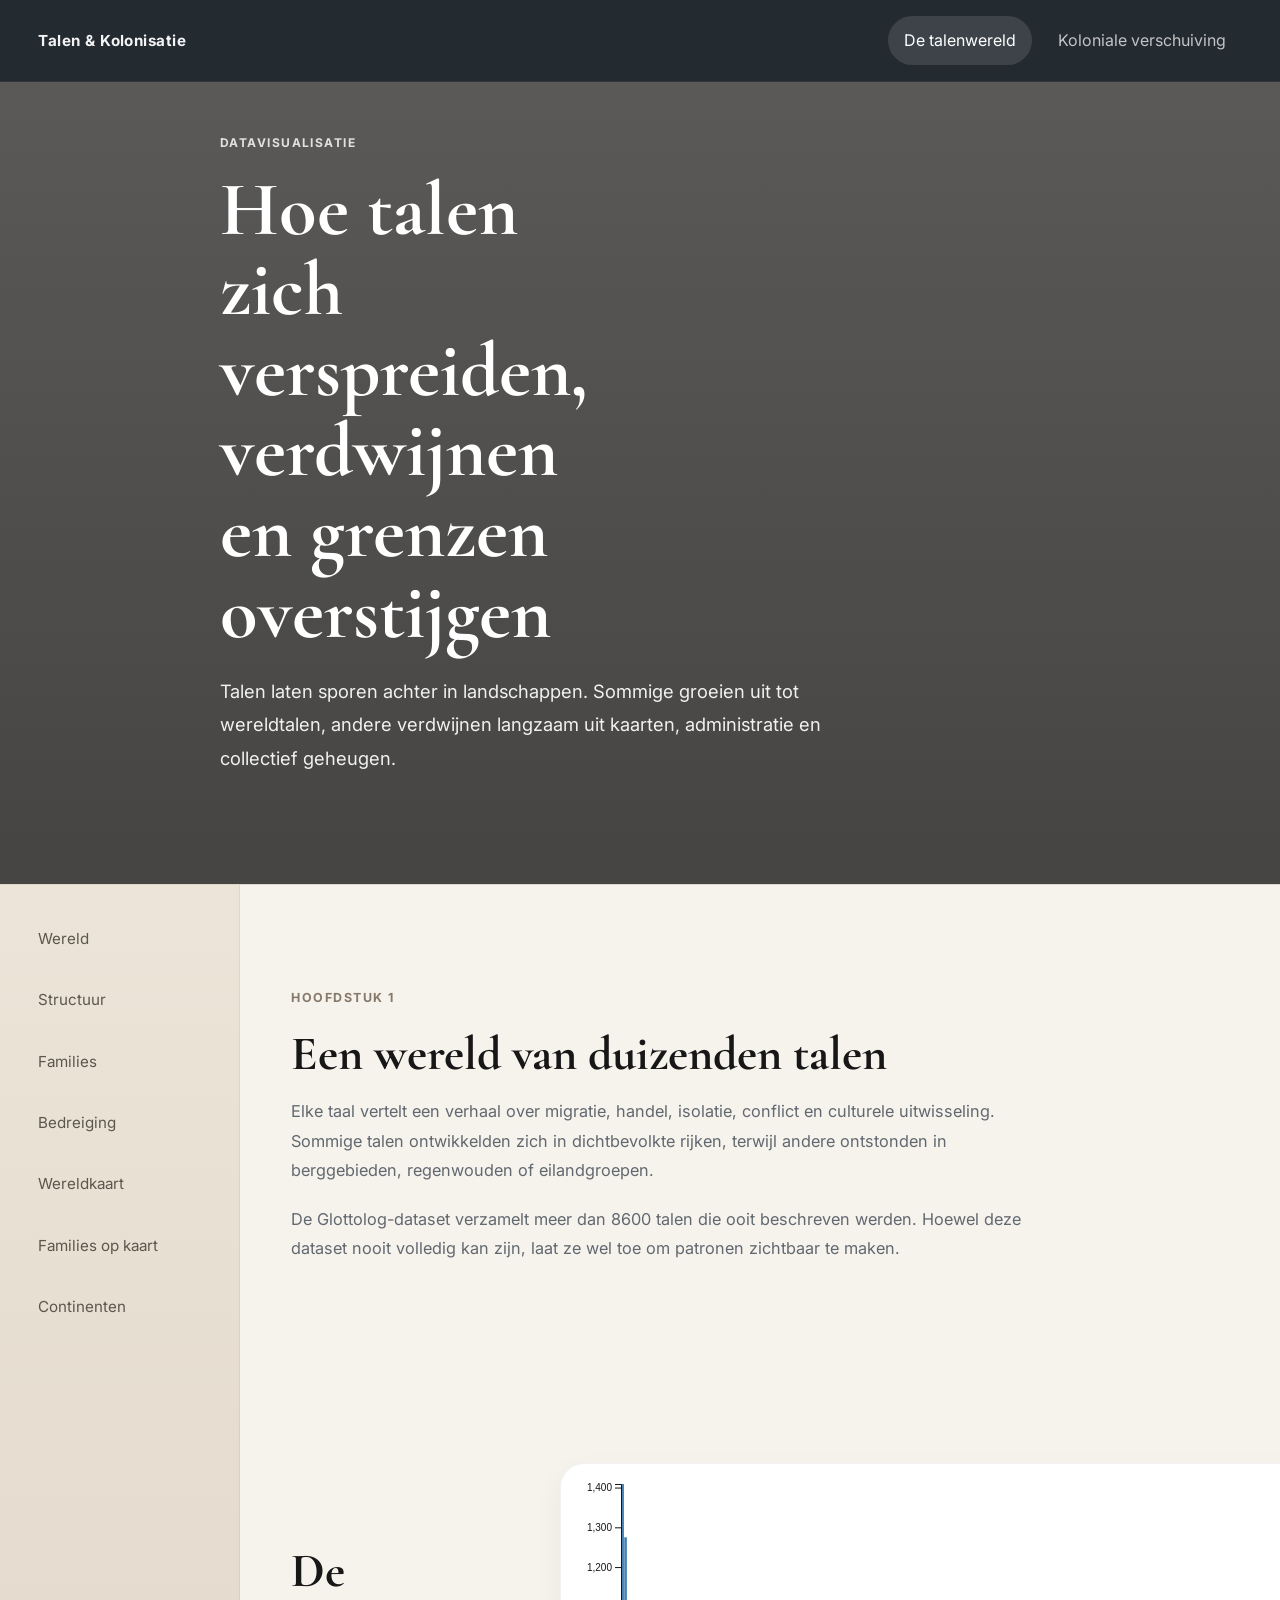
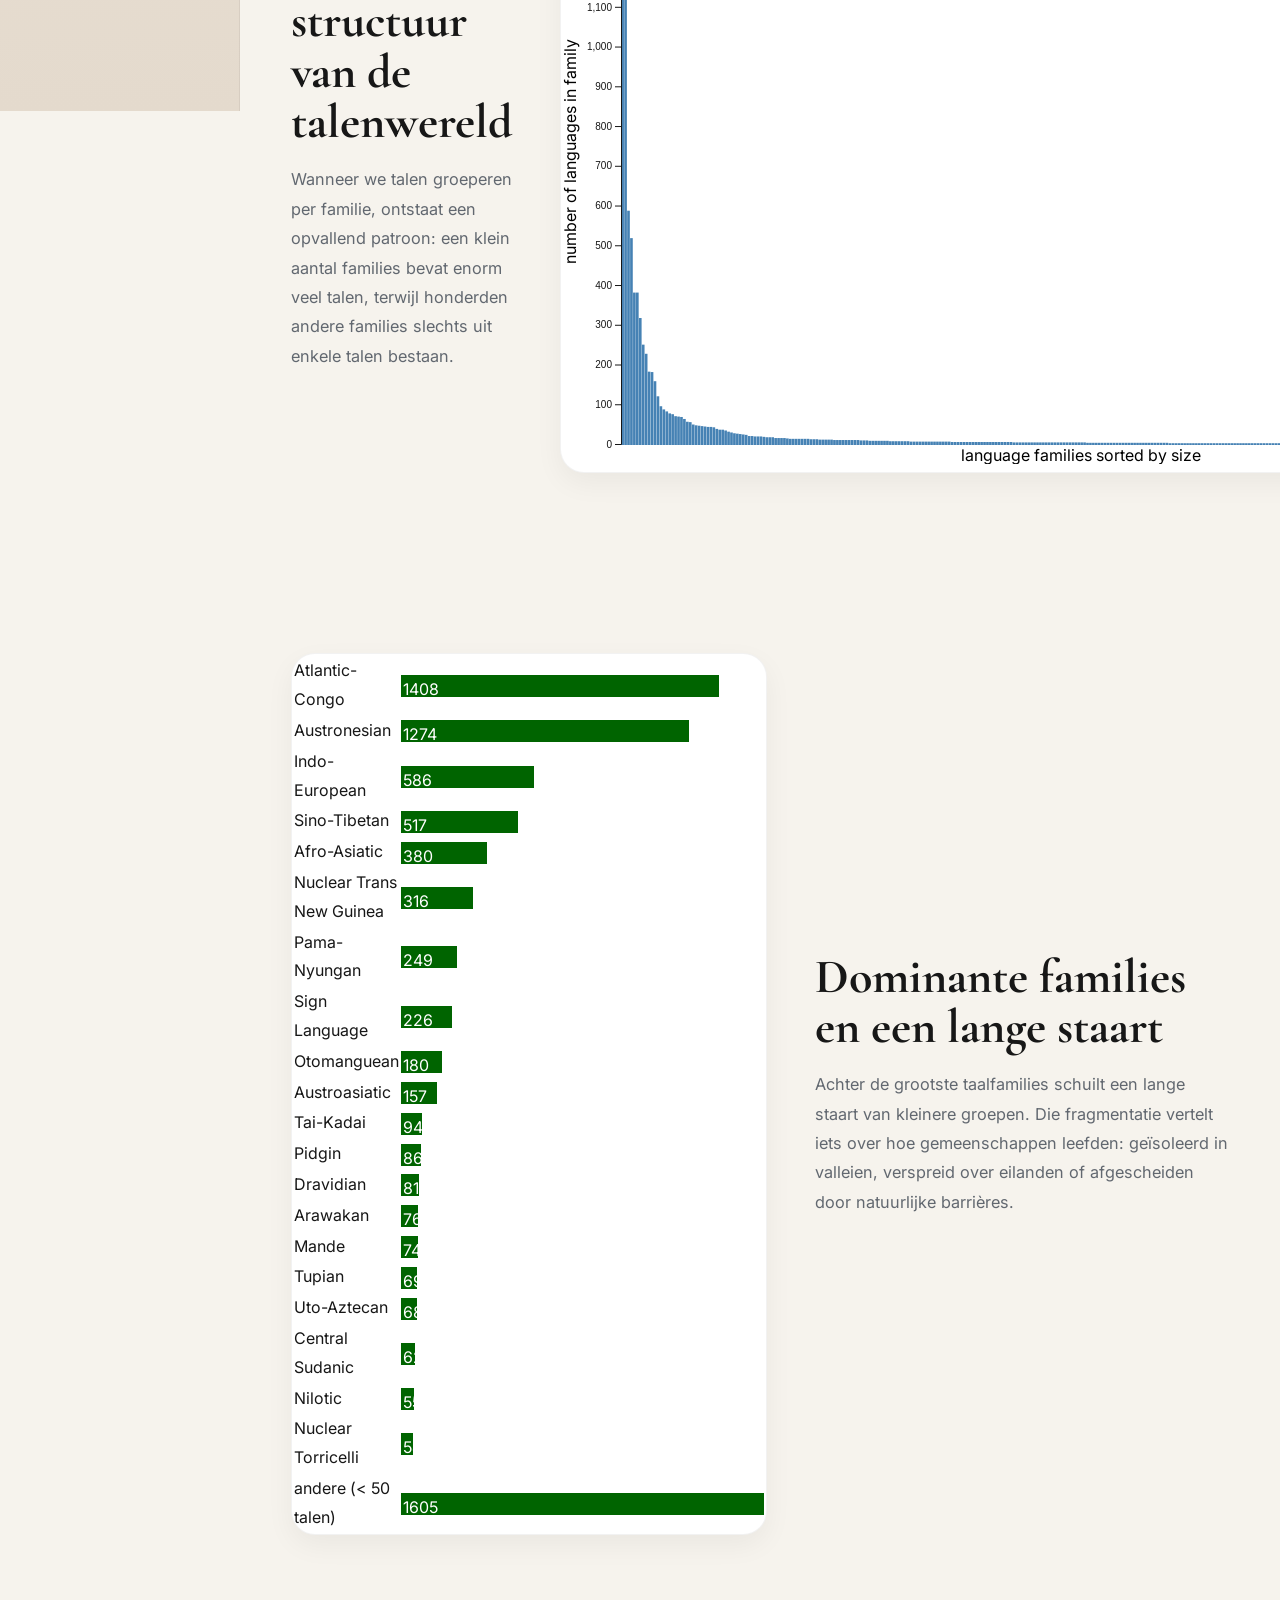
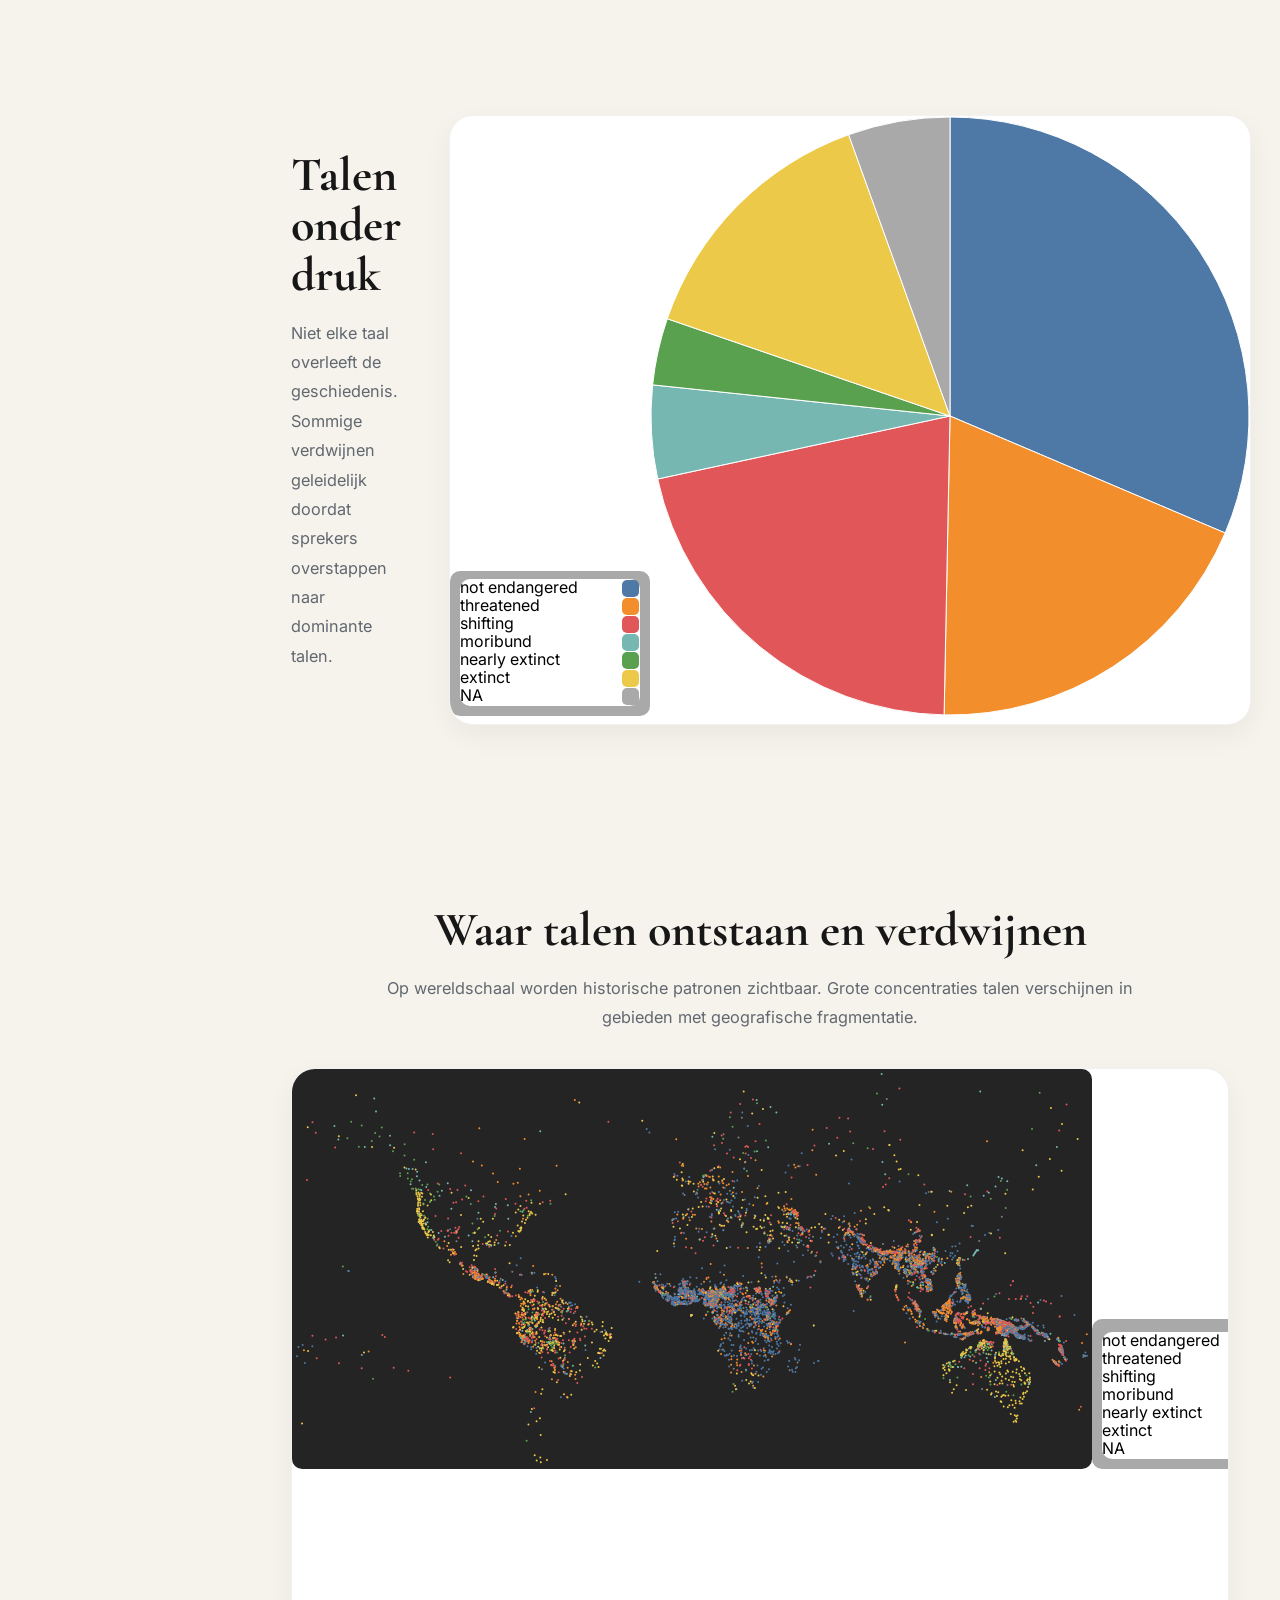
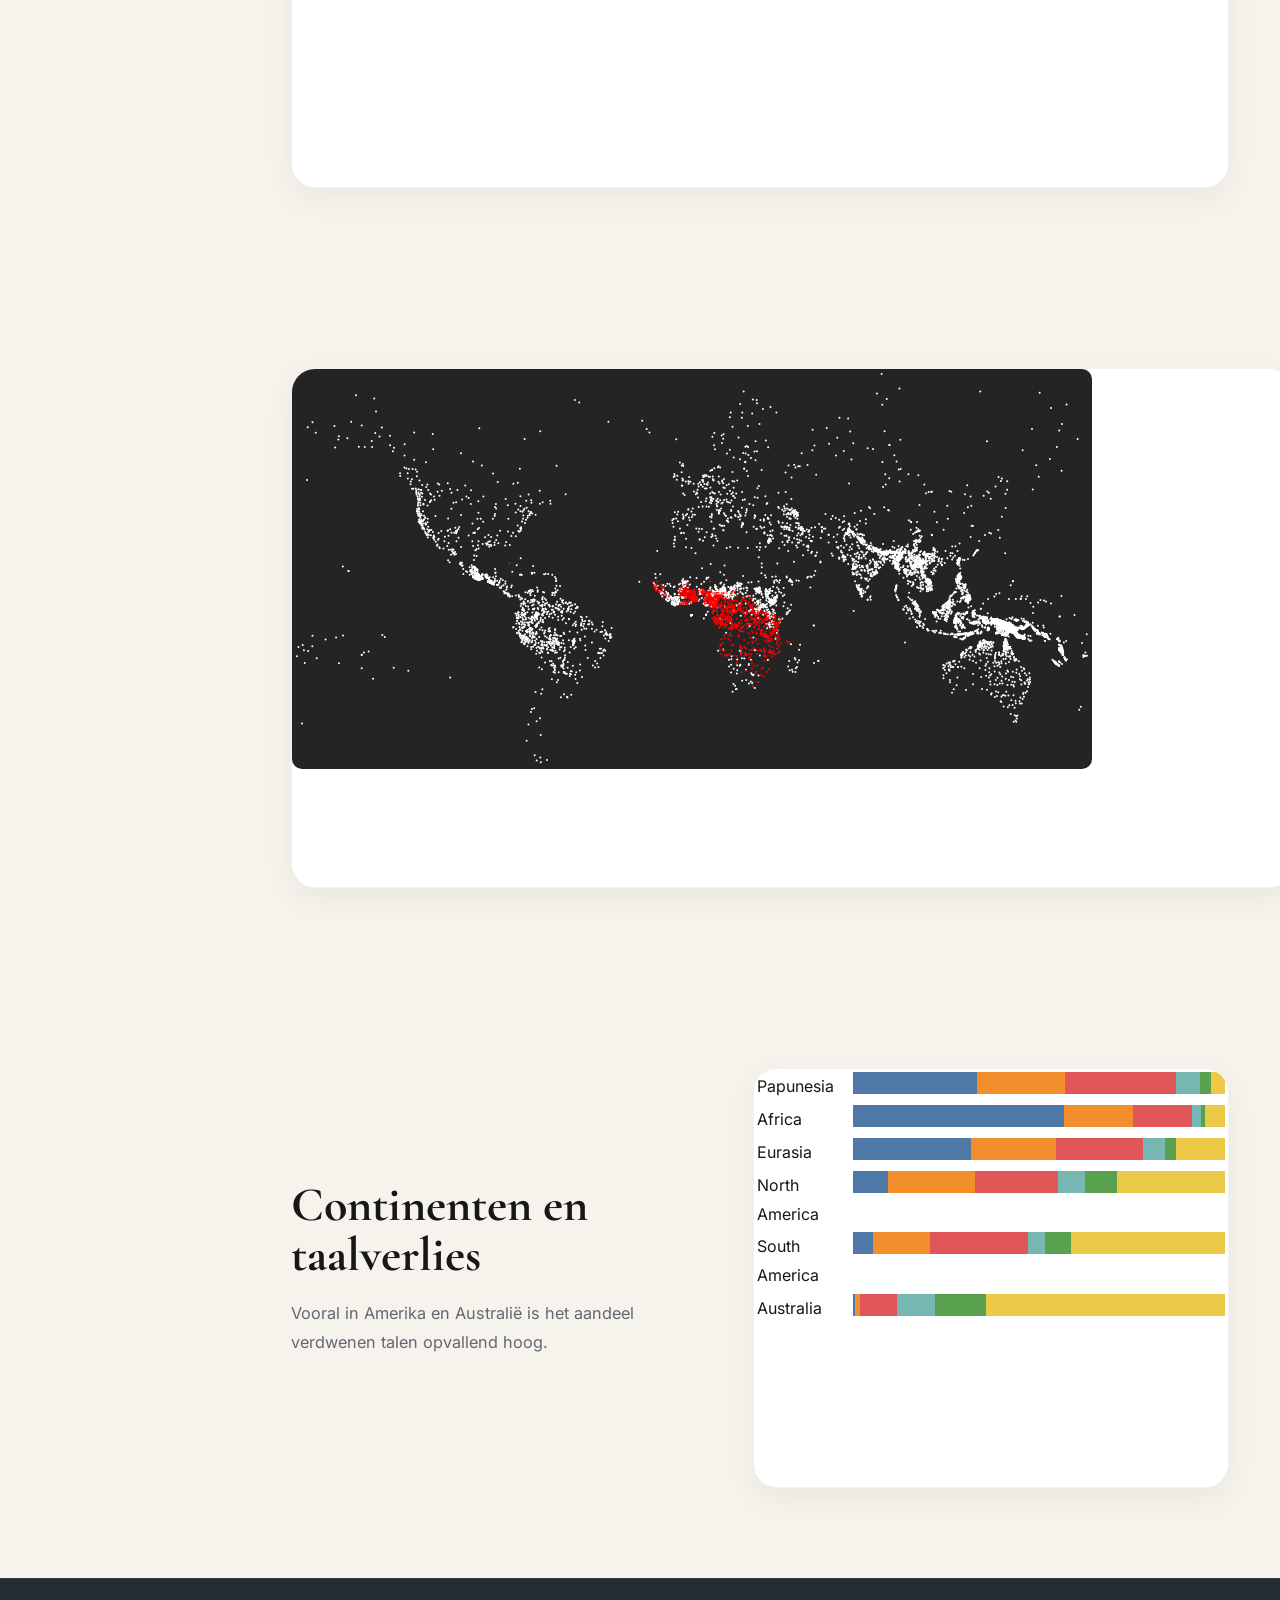
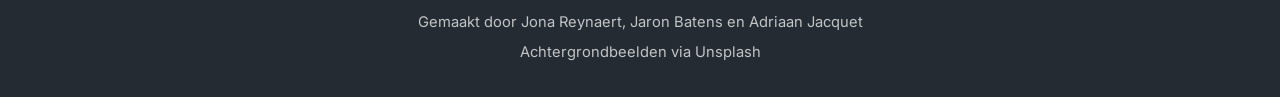
==== commit 9435310c: "fix: further layout/style changes" ====
--- a/src/webpagina/index.html
+++ b/src/webpagina/index.html
@@ -113,37 +113,7 @@
         ☰
     </button>
 
-    <aside class="sidebar" id="sidebar">
-
-        <a href="#wereld">
-            Wereld
-        </a>
-
-        <a href="#structuur">
-            Structuur
-        </a>
-
-        <a href="#families-bar">
-            Families
-        </a>
-
-        <a href="#druk">
-            Bedreiging
-        </a>
-
-        <a href="#kaart">
-            Wereldkaart
-        </a>
-
-        <a href="#families-kaart">
-            Families op kaart
-        </a>
-
-        <a href="#continenten">
-            Continenten
-        </a>
-
-    </aside>
+    
 
     <header class="hero">
 
@@ -171,193 +141,229 @@
 
     </header>
 
-    <main class="pagina">
-
-        <section class="verhaal" id="wereld">
-
-            <div class="tekstblok breed">
-
-                <p class="hoofdstuk">
-                    Hoofdstuk 1
-                </p>
-
-                <h2>
-                    Een wereld van duizenden talen
-                </h2>
-
-                <p>
-                    Elke taal vertelt een verhaal over migratie,
-                    handel, isolatie, conflict en culturele uitwisseling.
-                    Sommige talen ontwikkelden zich in dichtbevolkte rijken,
-                    terwijl andere ontstonden in berggebieden,
-                    regenwouden of eilandgroepen.
-                </p>
-
-                <p>
-                    De Glottolog-dataset verzamelt meer dan 8600 talen
-                    die ooit beschreven werden.
-                    Hoewel deze dataset nooit volledig kan zijn,
-                    laat ze wel toe om patronen zichtbaar te maken.
-                </p>
-
-            </div>
-
-        </section>
-
-        <section class="visualisatie-layout" id="structuur">
-
-            <div class="tekstblok">
-
-                <h2>
-                    De structuur van de talenwereld
-                </h2>
-
-                <p>
-                    Wanneer we talen groeperen per familie,
-                    ontstaat een opvallend patroon:
-                    een klein aantal families bevat enorm veel talen,
-                    terwijl honderden andere families slechts uit enkele talen bestaan.
-                </p>
-
-            </div>
-
-            <div class="grafiek groot">
-                <div class="blok"
-                    id="lijn van de verdeling van aantal talen per familie"></div>
-            </div>
-
-        </section>
-
-        <section class="visualisatie-layout omgekeerd" id="families-bar">
-
-            <div class="grafiek">
-                <div class="blok"
-                    id="horizontale bar van aantal talen"></div>
-            </div>
-
-            <div class="tekstblok">
-
-                <h2>
-                    Dominante families en een lange staart
-                </h2>
-
-                <p>
-                    Achter de grootste taalfamilies schuilt een lange staart
-                    van kleinere groepen.
-                    Die fragmentatie vertelt iets over hoe gemeenschappen leefden:
-                    geïsoleerd in valleien,
-                    verspreid over eilanden
-                    of afgescheiden door natuurlijke barrières.
-                </p>
-
-            </div>
-
-        </section>
-
-        <section class="visualisatie-layout" id="druk">
-
-            <div class="tekstblok">
-
-                <h2>
-                    Talen onder druk
-                </h2>
-
-                <p>
-                    Niet elke taal overleeft de geschiedenis.
-                    Sommige verdwijnen geleidelijk doordat sprekers
-                    overstappen naar dominante talen.
-                </p>
-
-            </div>
-
-            <div class="grafiek">
-                <div class="blok"
-                    id="bol van hoeveelheid uitgestorven talen"></div>
-            </div>
-
-        </section>
-
-        <section class="volledig" id="kaart">
-
-            <div class="tekstblok breed gecentreerd">
-
-                <h2>
-                    Waar talen ontstaan en verdwijnen
-                </h2>
-
-                <p>
-                    Op wereldschaal worden historische patronen zichtbaar.
-                    Grote concentraties talen verschijnen in gebieden
-                    met geografische fragmentatie.
-                </p>
-
-            </div>
-
-            <div class="kaart-container">
-
-                <div class="blok kaart-groot"
-                    id="kaart met puntjes van de talen"></div>
-
-            </div>
-
-        </section>
-
-        <section class="visualisatie-layout omgekeerd" id="families-kaart">
-
-            <div class="grafiek groot">
-
-                <div class="blok"
-                    id="kaart met puntjes van de talen per familie"></div>
-
-            </div>
-
-            <div class="tekstblok">
-
-                <h2>
-                    Taalfamilies verspreid over de aarde
-                </h2>
-
-                <p>
-                    Door individuele taalfamilies te selecteren,
-                    kunnen we zien hoe historische migratiepatronen
-                    zich geografisch verspreidden.
-                </p>
-
-                <label for="selecteer familie">
-                    Kies een taalfamilie
-                </label>
-
-                <select id="selecteer familie"></select>
-
-            </div>
-
-        </section>
-
-        <section class="visualisatie-layout" id="continenten">
-
-            <div class="tekstblok">
-
-                <h2>
-                    Continenten en taalverlies
-                </h2>
-
-                <p>
-                    Vooral in Amerika en Australië
-                    is het aandeel verdwenen talen opvallend hoog.
-                </p>
-
-            </div>
-
-            <div class="grafiek">
-
-                <div class="blok"
-                    id="bedreigdheid per continent"></div>
-
-            </div>
-
-        </section>
-
-    </main>
+    <div class="layout">
+
+        <aside class="sidebar" id="sidebar">
+
+            <a href="#wereld">
+                Wereld
+            </a>
+
+            <a href="#structuur">
+                Structuur
+            </a>
+
+            <a href="#families-bar">
+                Families
+            </a>
+
+            <a href="#druk">
+                Bedreiging
+            </a>
+
+            <a href="#kaart">
+                Wereldkaart
+            </a>
+
+            <a href="#families-kaart">
+                Families op kaart
+            </a>
+
+            <a href="#continenten">
+                Continenten
+            </a>
+
+        </aside>
+
+        <main class="pagina">
+
+            <section class="verhaal" id="wereld">
+
+                <div class="tekstblok breed">
+
+                    <p class="hoofdstuk">
+                        Hoofdstuk 1
+                    </p>
+
+                    <h2>
+                        Een wereld van duizenden talen
+                    </h2>
+
+                    <p>
+                        Elke taal vertelt een verhaal over migratie,
+                        handel, isolatie, conflict en culturele uitwisseling.
+                        Sommige talen ontwikkelden zich in dichtbevolkte rijken,
+                        terwijl andere ontstonden in berggebieden,
+                        regenwouden of eilandgroepen.
+                    </p>
+
+                    <p>
+                        De Glottolog-dataset verzamelt meer dan 8600 talen
+                        die ooit beschreven werden.
+                        Hoewel deze dataset nooit volledig kan zijn,
+                        laat ze wel toe om patronen zichtbaar te maken.
+                    </p>
+
+                </div>
+
+            </section>
+
+            <section class="visualisatie-layout" id="structuur">
+
+                <div class="tekstblok">
+
+                    <h2>
+                        De structuur van de talenwereld
+                    </h2>
+
+                    <p>
+                        Wanneer we talen groeperen per familie,
+                        ontstaat een opvallend patroon:
+                        een klein aantal families bevat enorm veel talen,
+                        terwijl honderden andere families slechts uit enkele talen bestaan.
+                    </p>
+
+                </div>
+
+                <div class="grafiek groot">
+                    <div class="blok"
+                        id="lijn van de verdeling van aantal talen per familie"></div>
+                </div>
+
+            </section>
+
+            <section class="visualisatie-layout omgekeerd" id="families-bar">
+
+                <div class="grafiek">
+                    <div class="blok"
+                        id="horizontale bar van aantal talen"></div>
+                </div>
+
+                <div class="tekstblok">
+
+                    <h2>
+                        Dominante families en een lange staart
+                    </h2>
+
+                    <p>
+                        Achter de grootste taalfamilies schuilt een lange staart
+                        van kleinere groepen.
+                        Die fragmentatie vertelt iets over hoe gemeenschappen leefden:
+                        geïsoleerd in valleien,
+                        verspreid over eilanden
+                        of afgescheiden door natuurlijke barrières.
+                    </p>
+
+                </div>
+
+            </section>
+
+            <section class="visualisatie-layout" id="druk">
+
+                <div class="tekstblok">
+
+                    <h2>
+                        Talen onder druk
+                    </h2>
+
+                    <p>
+                        Niet elke taal overleeft de geschiedenis.
+                        Sommige verdwijnen geleidelijk doordat sprekers
+                        overstappen naar dominante talen.
+                    </p>
+
+                </div>
+
+                <div class="grafiek">
+                    <div class="blok"
+                        id="bol van hoeveelheid uitgestorven talen"></div>
+                </div>
+
+            </section>
+
+            <section class="volledig" id="kaart">
+
+                <div class="tekstblok breed gecentreerd">
+
+                    <h2>
+                        Waar talen ontstaan en verdwijnen
+                    </h2>
+
+                    <p>
+                        Op wereldschaal worden historische patronen zichtbaar.
+                        Grote concentraties talen verschijnen in gebieden
+                        met geografische fragmentatie.
+                    </p>
+
+                </div>
+
+                <div class="kaart-container">
+
+                    <div class="blok kaart-groot"
+                        id="kaart met puntjes van de talen"></div>
+
+                </div>
+
+            </section>
+
+            <section class="visualisatie-layout omgekeerd" id="families-kaart">
+
+                <div class="grafiek groot">
+
+                    <div class="blok"
+                        id="kaart met puntjes van de talen per familie"></div>
+
+                </div>
+
+                <div class="tekstblok">
+
+                    <h2>
+                        Taalfamilies verspreid over de aarde
+                    </h2>
+
+                    <p>
+                        Door individuele taalfamilies te selecteren,
+                        kunnen we zien hoe historische migratiepatronen
+                        zich geografisch verspreidden.
+                    </p>
+
+                    <label for="selecteer familie">
+                        Kies een taalfamilie
+                    </label>
+
+                    <select id="selecteer familie"></select>
+
+                </div>
+
+            </section>
+
+            <section class="visualisatie-layout" id="continenten">
+
+                <div class="tekstblok">
+
+                    <h2>
+                        Continenten en taalverlies
+                    </h2>
+
+                    <p>
+                        Vooral in Amerika en Australië
+                        is het aandeel verdwenen talen opvallend hoog.
+                    </p>
+
+                </div>
+
+                <div class="grafiek">
+
+                    <div class="blok"
+                        id="bedreigdheid per continent"></div>
+
+                </div>
+
+            </section>
+
+        </main>
+
+    </div>
 
     <script src="../js/main.js" type="module"></script>
 
--- a/src/webpagina/stijl.css
+++ b/src/webpagina/stijl.css
@@ -238,10 +238,9 @@
 /* PAGINA */
 
 .pagina {
-
-    width: min(1220px, 94vw);
-
-    margin: 0 auto;
+    flex: 1;
+    min-width: 0;
+    padding: 0 4vw;
 }
 
 /* LAYOUT */
@@ -383,15 +382,24 @@
 /* DONKER VLAK */
 
 .donkervlak {
-
-    width: 100vw;
-
-    margin-left: calc(50% - 50vw);
-
+    width: calc(100% + 8vw);
+    margin-left: -4vw;
+    margin-right: -4vw;
+    max-width: none;
     background: #171717;
-
-    padding:
-        100px 4vw;
+    padding: 100px 4vw;
+    display: flex;
+    flex-direction: column;
+    align-items: stretch;
+}
+
+.donkervlak .tekstblok {
+    width: 100%;
+    text-align: center;
+}
+
+.donkervlak .kaart-container {
+    width: 100%;
 }
 
 .licht h2,
@@ -463,15 +471,17 @@
 
 .sidebar {
 
-    position: fixed;
+    position: sticky;
 
     top: 74px;
 
+	align-self: flex-start;
+
     left: 0;
 
     width: 240px;
 
-    height: calc(100vh - 74px);
+	height: calc(100vh - 74px);
 
     background:
         linear-gradient(
@@ -539,22 +549,14 @@
         0 4px 12px rgba(0,0,0,0.05);
 }
 
-/* PAGE SHIFT */
-
-.pagina {
-
-    width: min(1100px, 92vw);
-
-    margin-left: 280px;
-}
-
 /* HERO SHIFT */
 
 .hero-content {
 
     width: min(840px, 100%);
 
-    margin-left: 280px;
+    margin: 0 auto;
+
 }
 
 /* TOGGLE BUTTON */
@@ -624,23 +626,24 @@
     }
 
     .pagina {
-
-        width: min(1220px, 94vw);
+        padding: 0 5vw;
+    }
+
+    .donkervlak {
+        width: calc(100% + 10vw);
+        margin-left: -5vw;
+        margin-right: -5vw;
+    }
+
+    .hero-content {
 
         margin-left: auto;
     }
-
-    .hero-content {
-
-        margin-left: auto;
-    }
 }
 
 /* FOOTER */
 
 .footer {
-
-    margin-top: 80px;
 
     background:
         rgba(28, 36, 43, 0.96);
@@ -681,4 +684,9 @@
     font-size: 0.92rem;
 
     line-height: 1.6;
+}
+
+.layout {
+    display: flex;
+    align-items: stretch;
 }
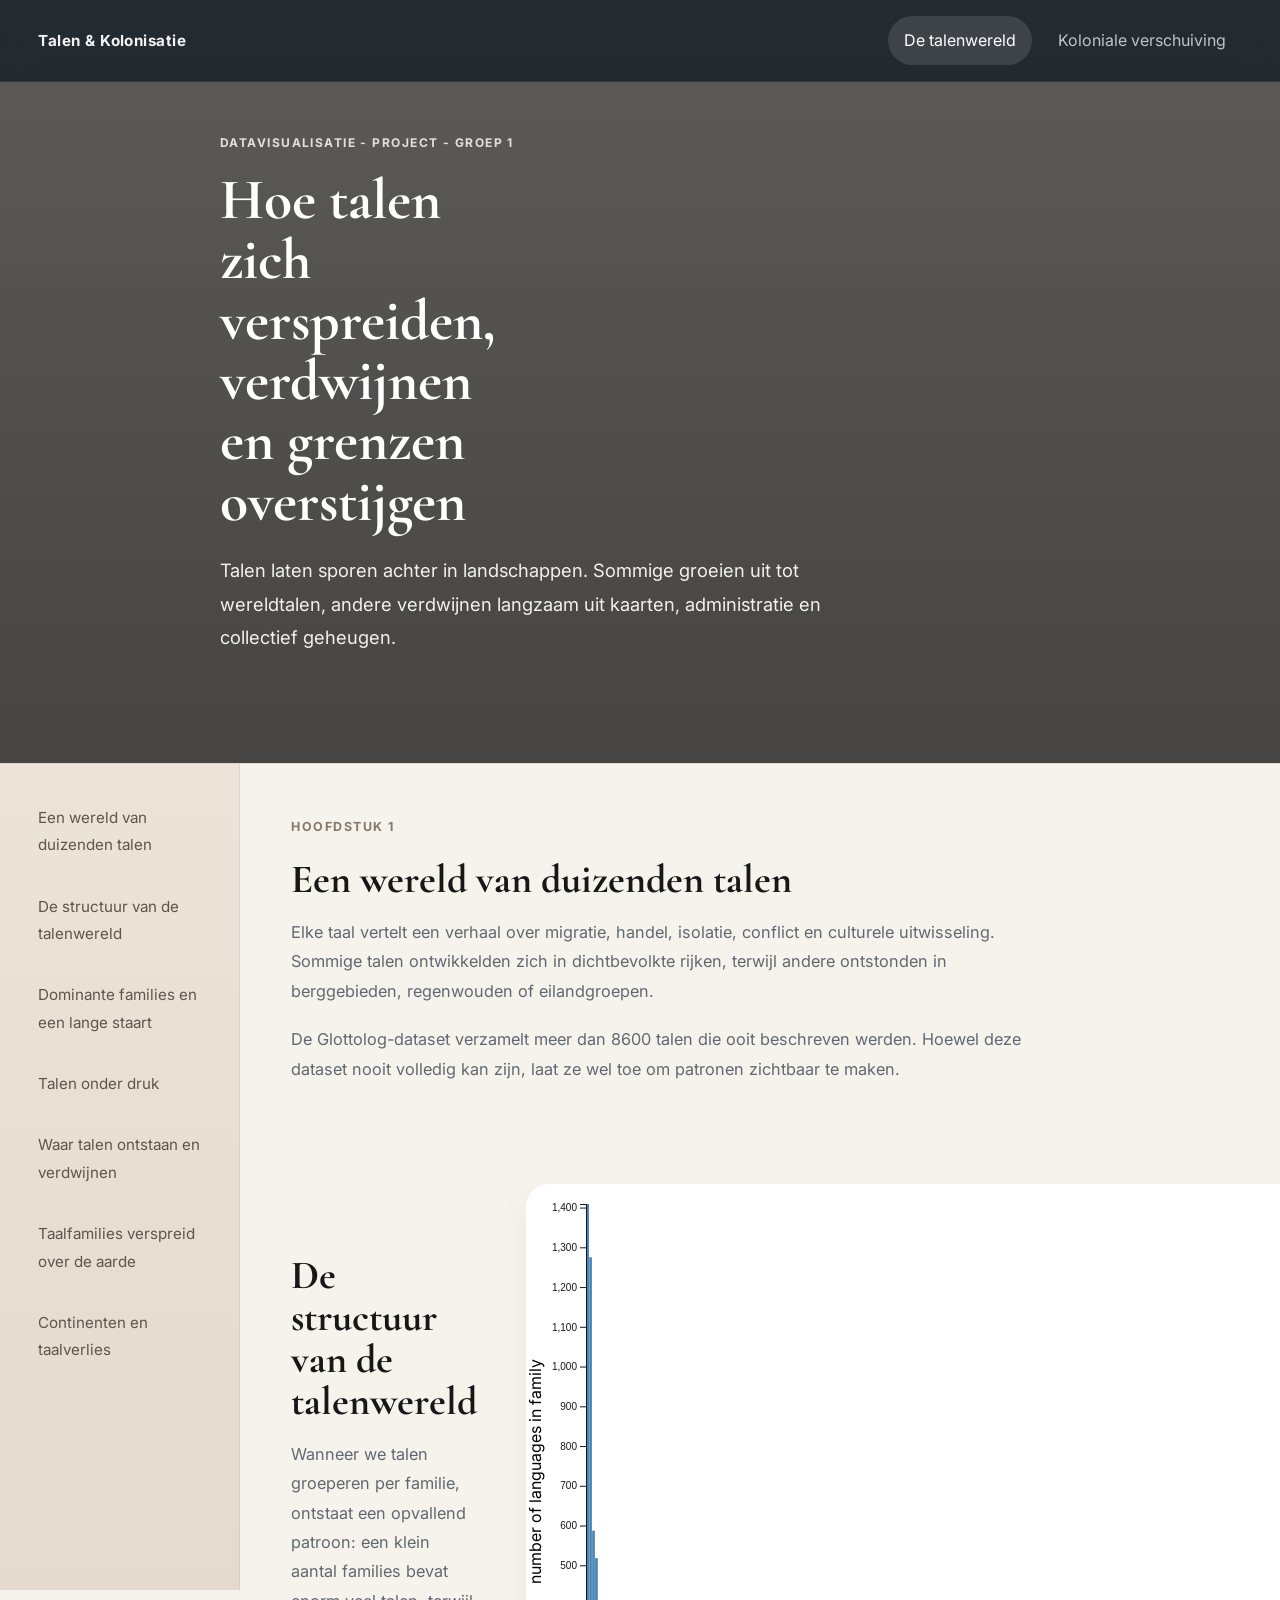
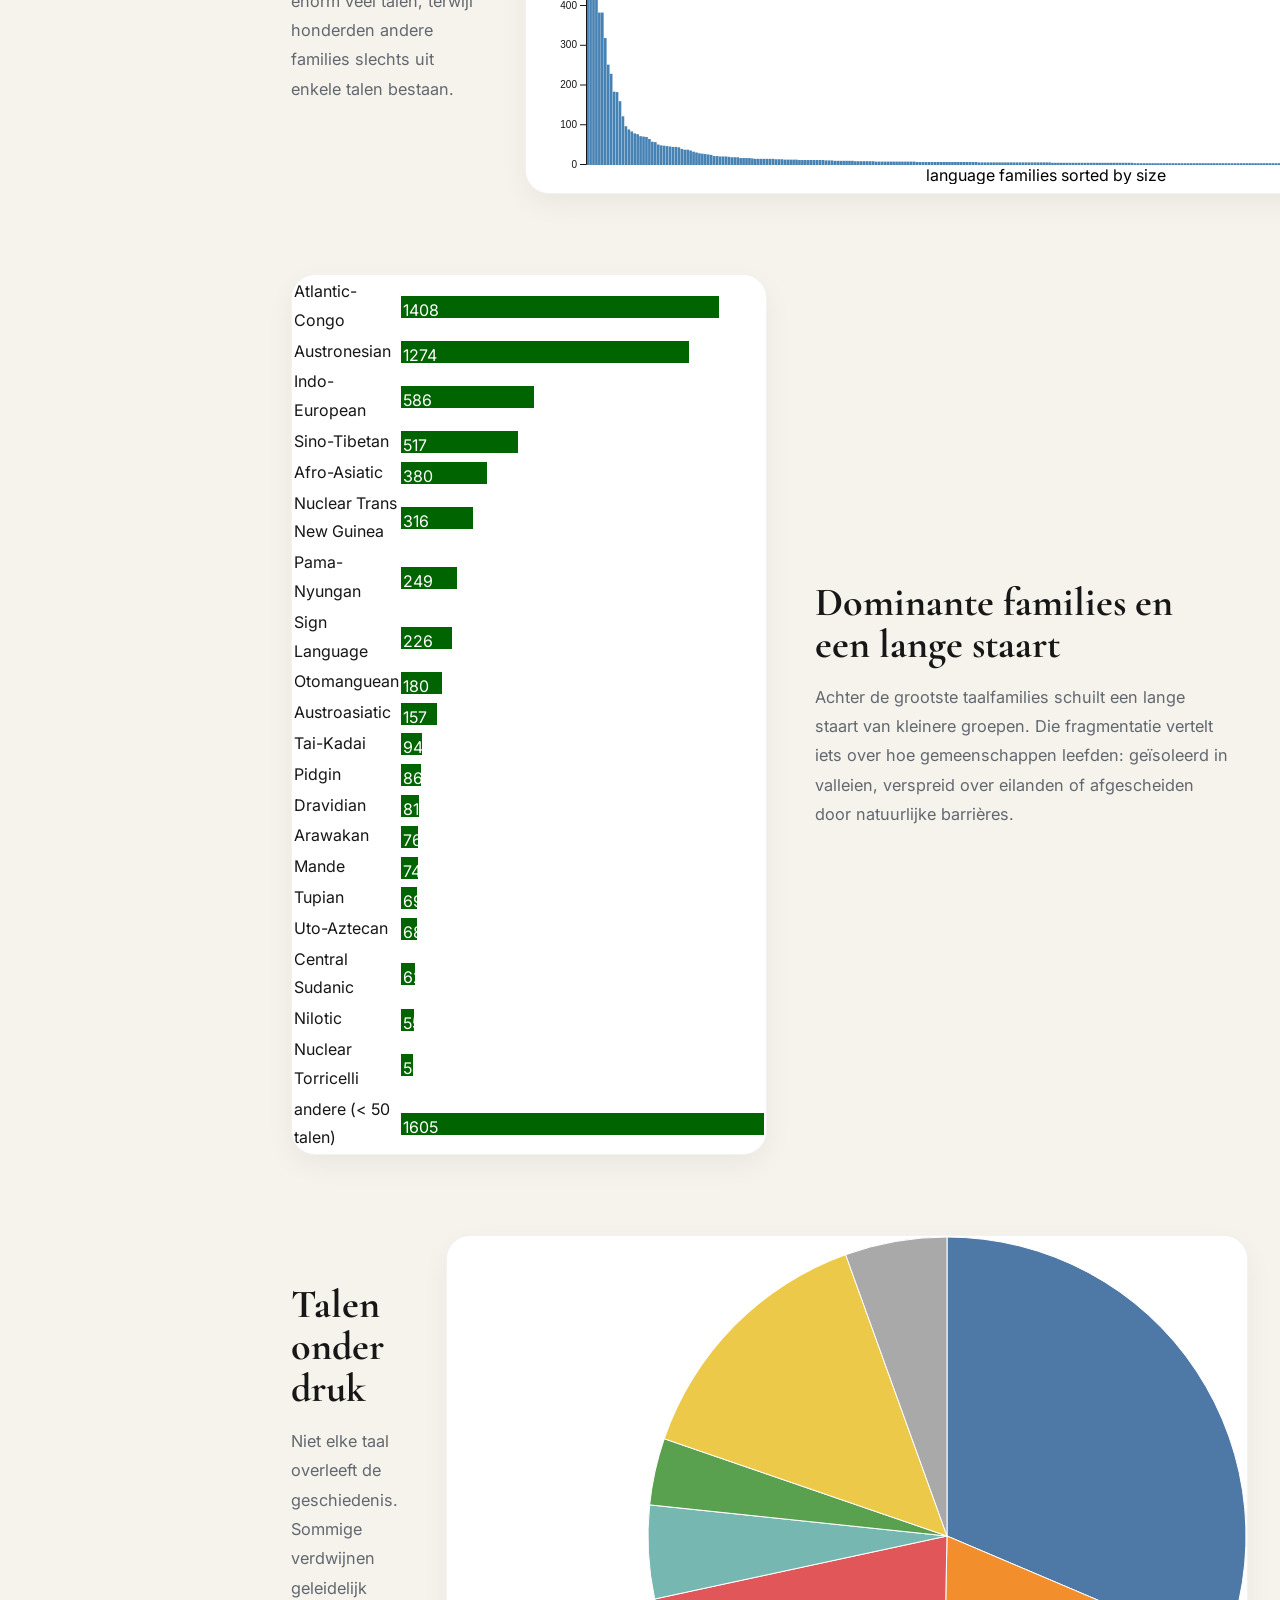
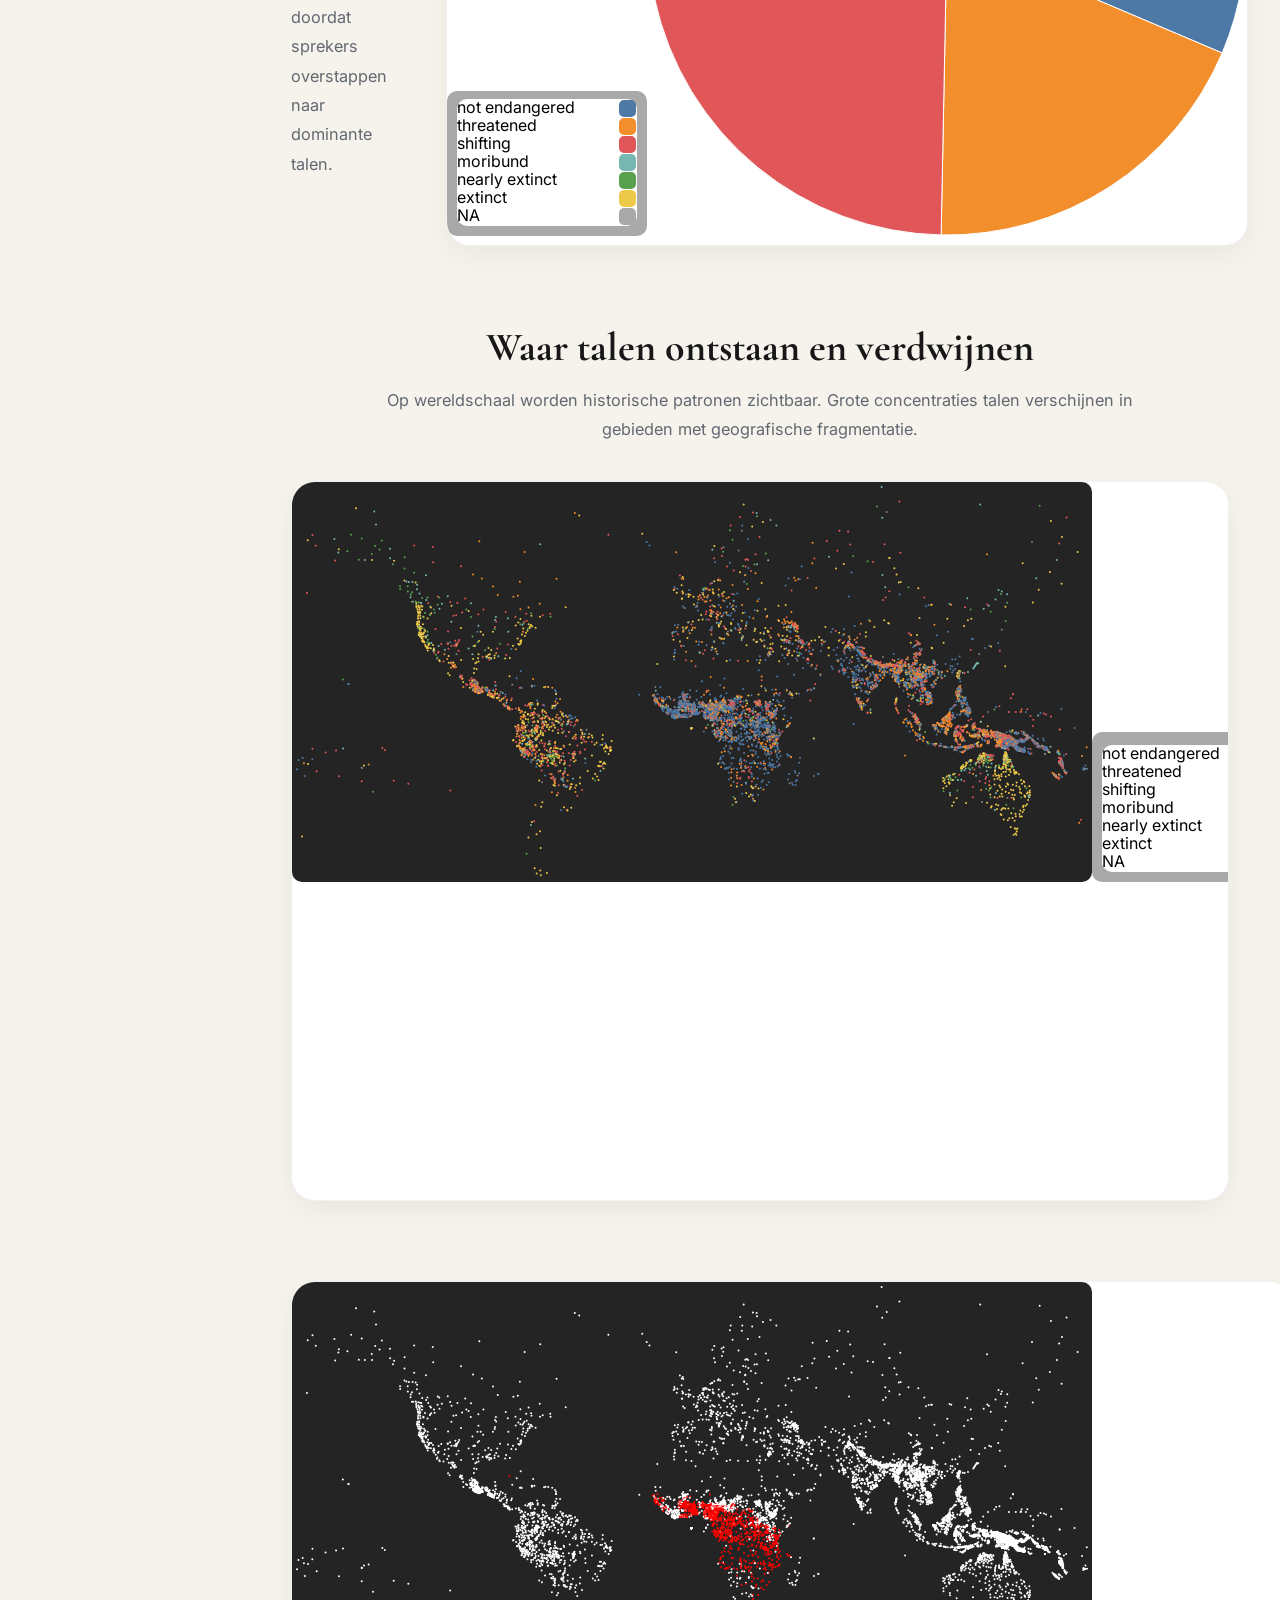
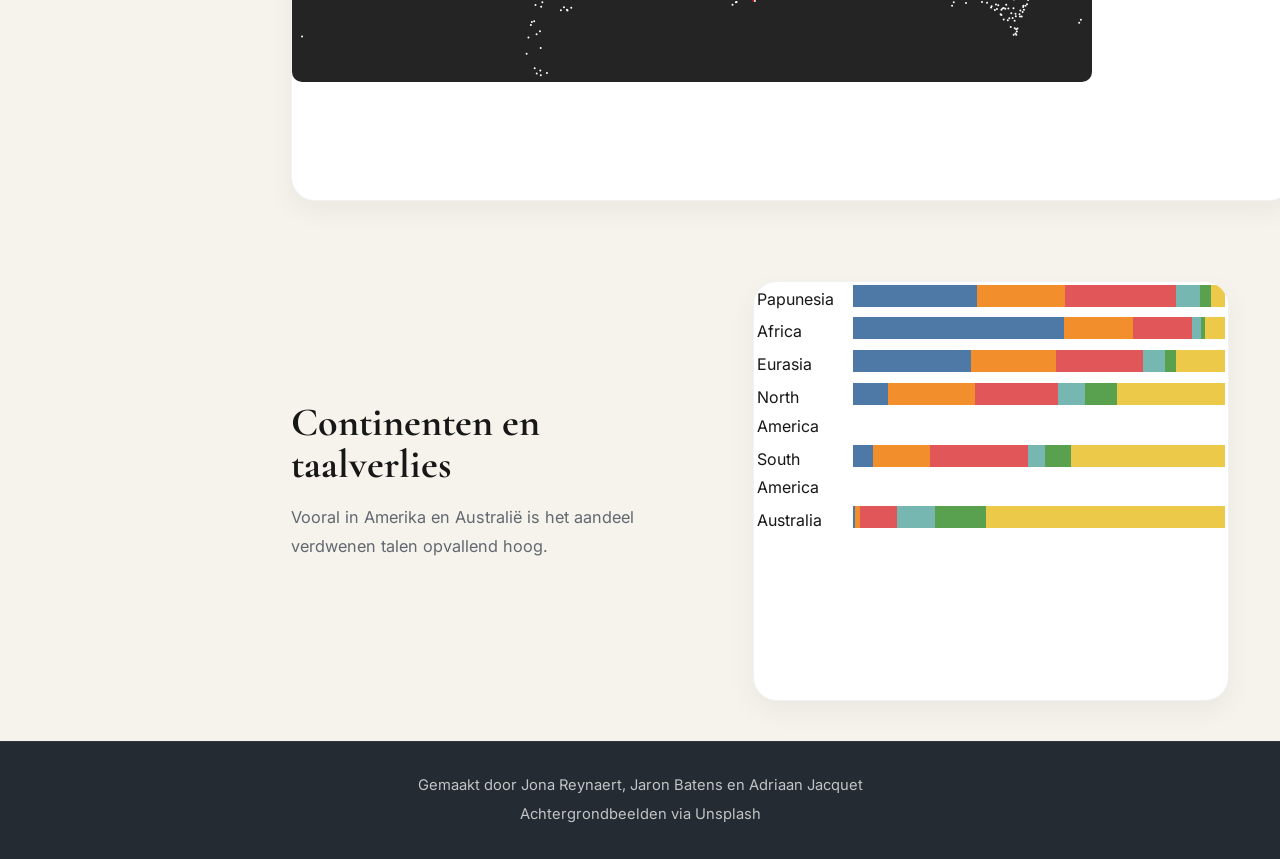
==== commit ace5e41c: "fix: updated sidebar & section margins" ====
--- a/src/webpagina/index.html
+++ b/src/webpagina/index.html
@@ -46,8 +46,7 @@
 
         sections.forEach(section => {
 
-            const top =
-                section.offsetTop - 180;
+            const top = section.offsetTop - window.innerHeight * 0.35;
 
             const height =
                 section.offsetHeight;
@@ -122,7 +121,7 @@
         <div class="hero-content">
 
             <p class="eyebrow">
-                Datavisualisatie
+                Datavisualisatie - Project - Groep 1
             </p>
 
             <h1>
@@ -146,31 +145,31 @@
         <aside class="sidebar" id="sidebar">
 
             <a href="#wereld">
-                Wereld
+                Een wereld van duizenden talen
             </a>
 
             <a href="#structuur">
-                Structuur
+                De structuur van de talenwereld
             </a>
 
             <a href="#families-bar">
-                Families
+                Dominante families en een lange staart
             </a>
 
             <a href="#druk">
-                Bedreiging
+                Talen onder druk
             </a>
 
             <a href="#kaart">
-                Wereldkaart
+                Waar talen ontstaan en verdwijnen
             </a>
 
             <a href="#families-kaart">
-                Families op kaart
+                Taalfamilies verspreid over de aarde
             </a>
 
             <a href="#continenten">
-                Continenten
+                Continenten en taalverlies
             </a>
 
         </aside>
--- a/src/webpagina/stijl.css
+++ b/src/webpagina/stijl.css
@@ -198,7 +198,7 @@
 h1 {
 
     font-size:
-        clamp(2.7rem, 6vw, 5rem);
+        clamp(2.3rem, 4.5vw, 4rem);
 
     max-width: 10ch;
 
@@ -210,7 +210,7 @@
 h2 {
 
     font-size:
-        clamp(1.9rem, 4vw, 3rem);
+        clamp(1.7rem, 3.5vw, 2.5rem);
 
     margin-bottom: 18px;
 
@@ -250,7 +250,7 @@
 .visualisatie-layout {
 
     padding:
-        90px 0;
+        40px 0;
 }
 
 .visualisatie-layout {
@@ -438,13 +438,13 @@
     h1 {
 
         font-size:
-            clamp(2.8rem, 10vw, 4.2rem);
+            clamp(2.2rem, 8vw, 3.2rem);
     }
 
     h2 {
 
         font-size:
-            clamp(2rem, 6vw, 2.8rem);
+            clamp(1.6rem, 5vw, 2.2rem);
     }
 
     .verhaal,
@@ -602,9 +602,9 @@
 
     .sidebar {
 
-        top: 74px;
-
-        height: calc(100vh - 74px);
+        top: 120px;
+
+        height: calc(100vh - 120px);
 
         transform: translateX(-100%);
 
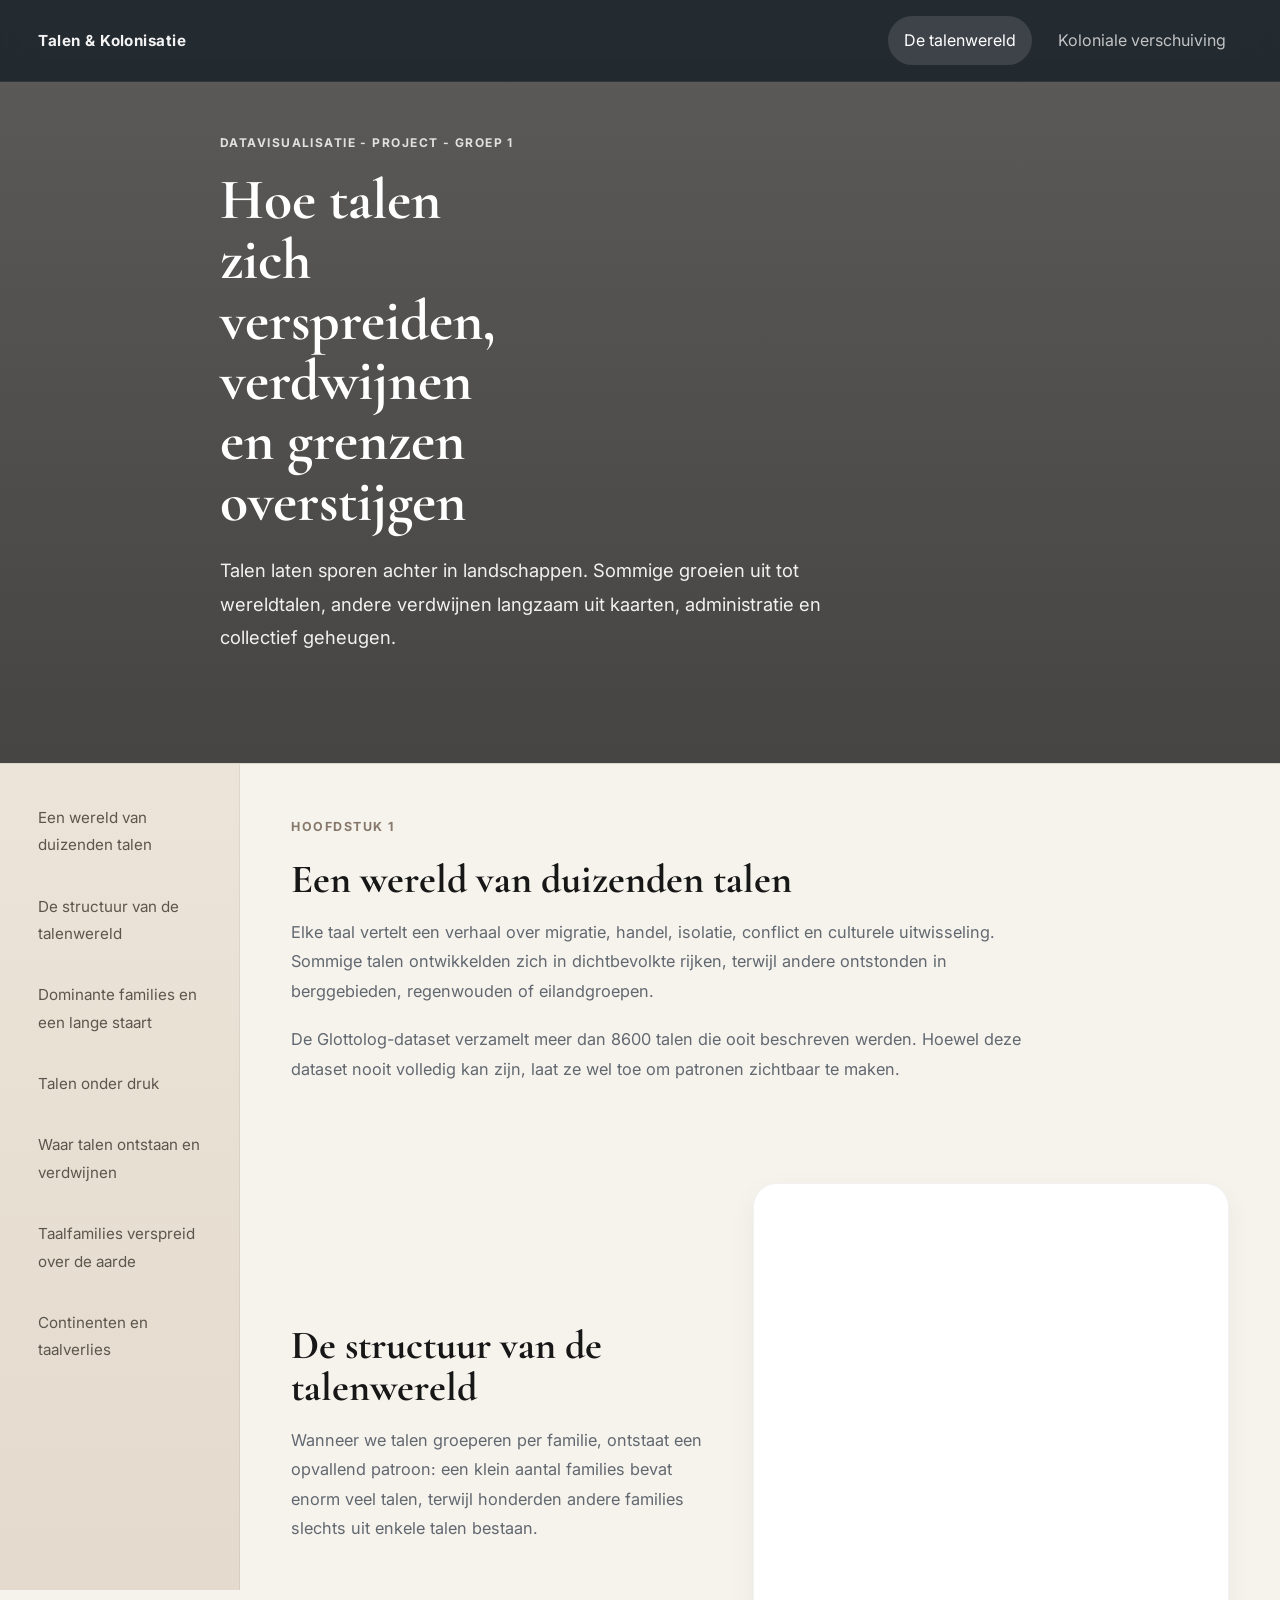
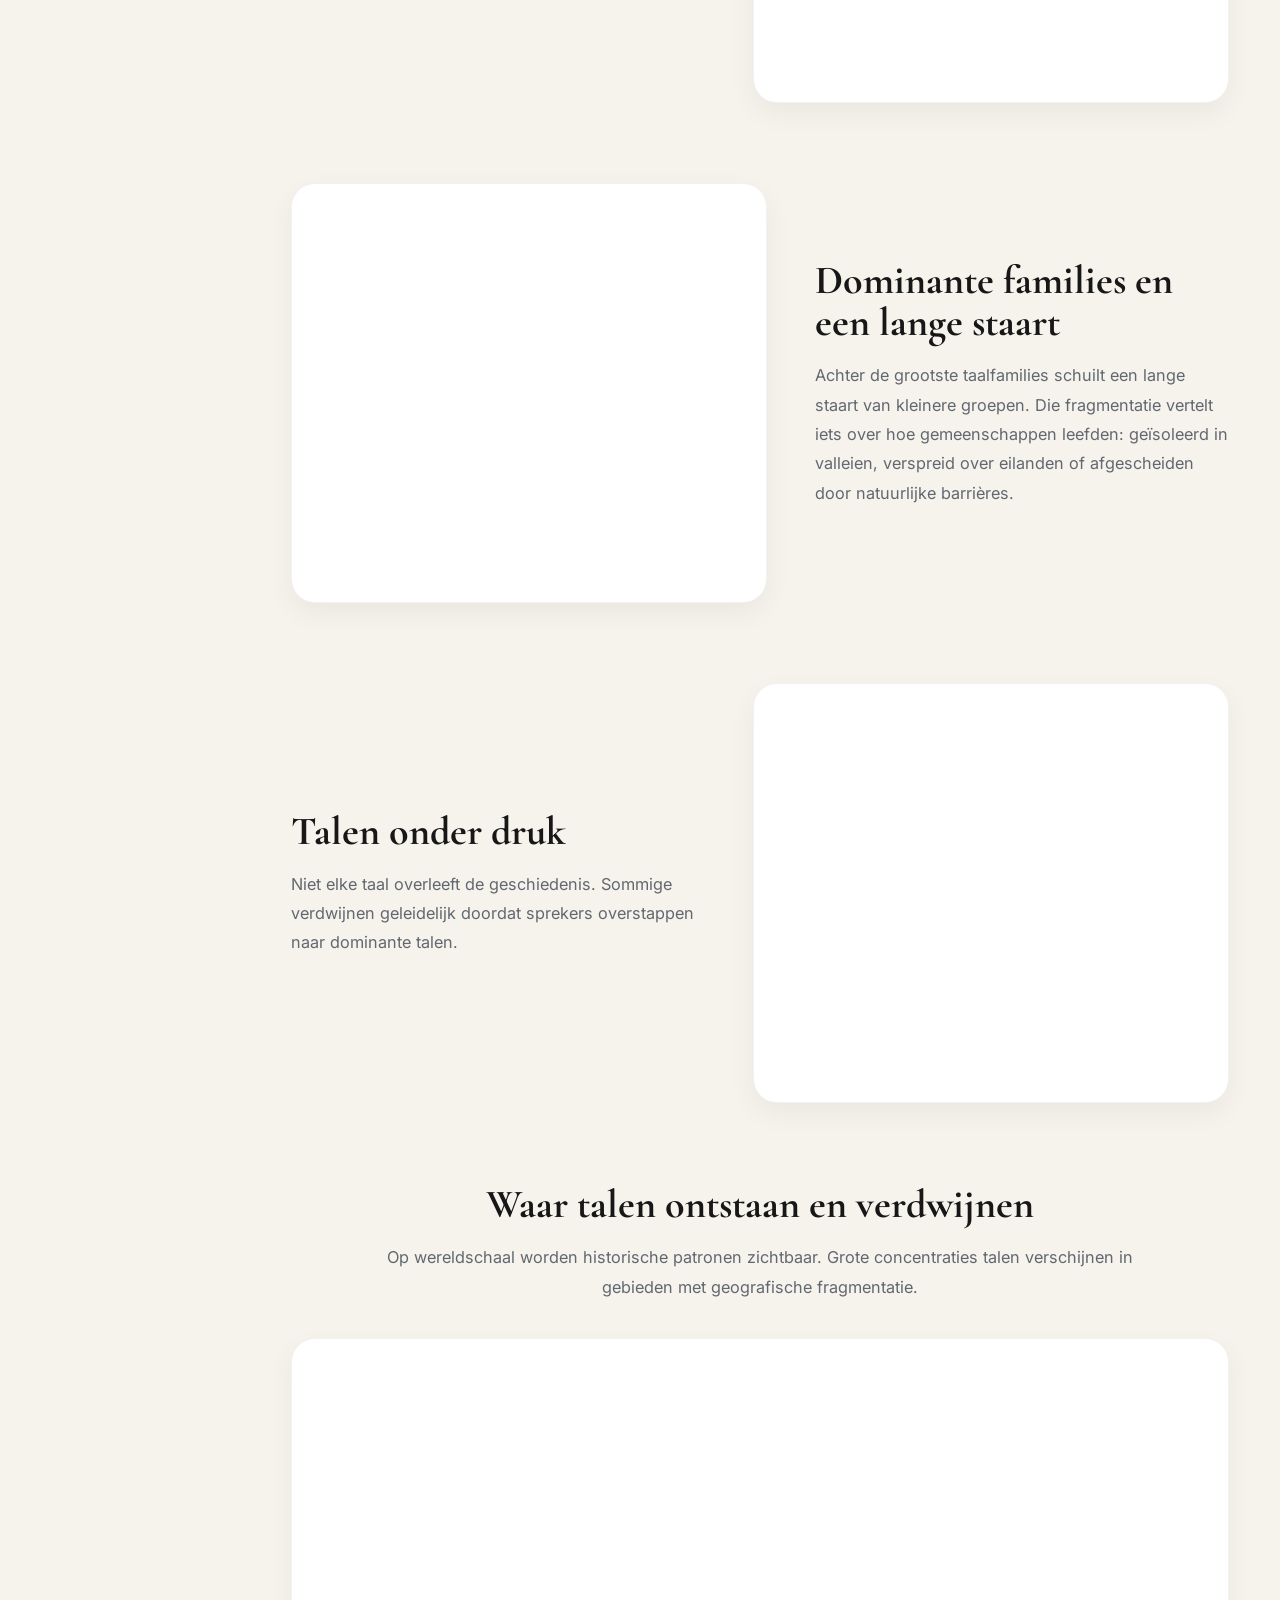
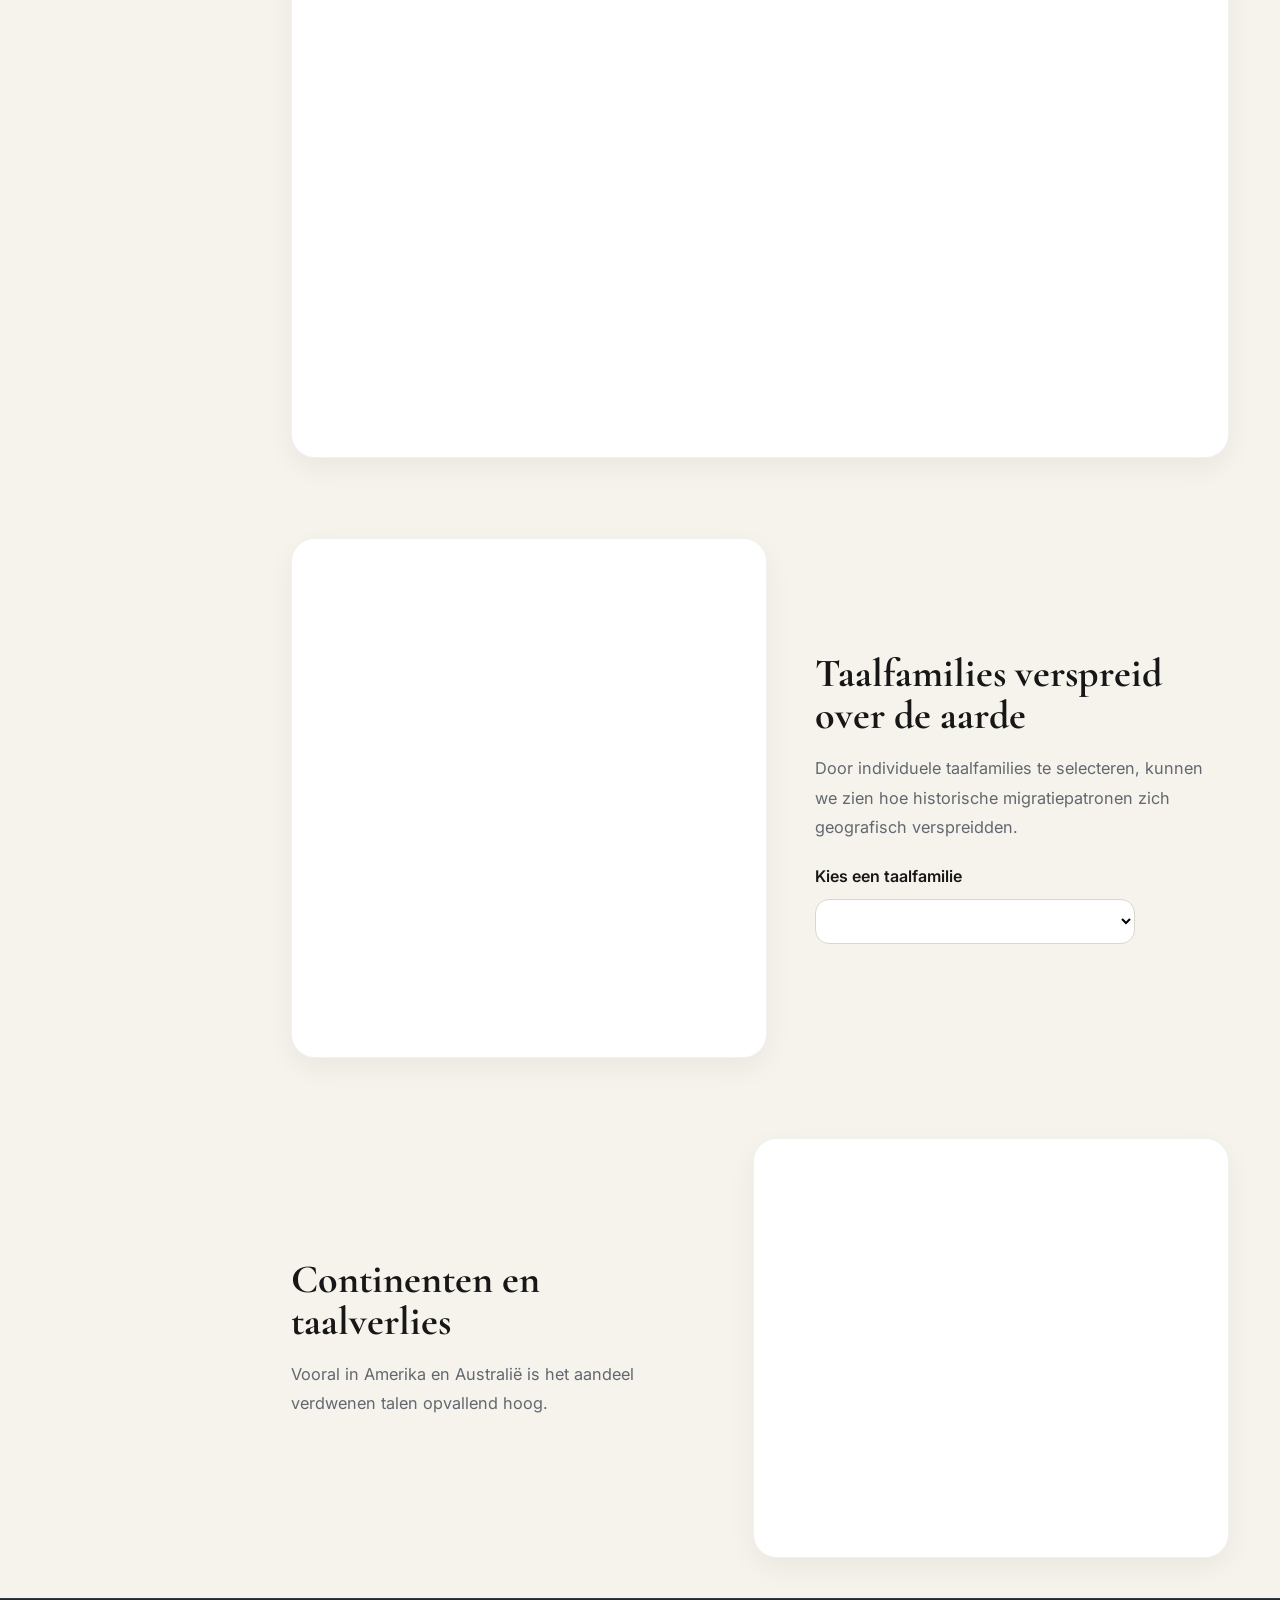
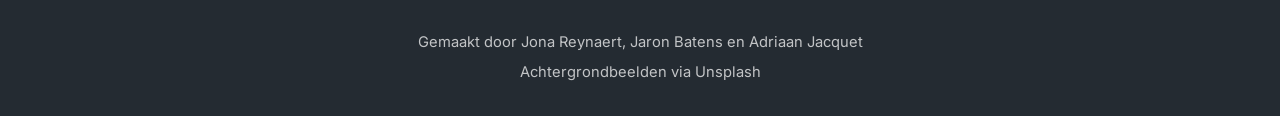
==== commit 9b842c47: "fix: some performance changes" ====
--- a/src/webpagina/index.html
+++ b/src/webpagina/index.html
@@ -8,6 +8,9 @@
     <title>Talen en Geografische Structuren</title>
 
     <link rel="stylesheet" href="./stijl.css">
+    <link rel="prefetch" href="kolonisatie.html">
+    <link rel="prefetch" href="/data/traditional/languages.geojson">
+    <link rel="prefetch" href="/data/contemporary/languages.geojson">
 </head>
 
 <script>
@@ -364,7 +367,21 @@
 
     </div>
 
-    <script src="../js/main.js" type="module"></script>
+    <script src="./js/main.js" type="module"></script>
+
+    <script>
+        if ("serviceWorker" in navigator) {
+            navigator.serviceWorker.register("./sw.js");
+        }
+    </script>
+
+    <script type="speculationrules">
+    {
+        "prerender": [
+            { "urls": ["kolonisatie.html"] }
+        ]
+    }
+    </script>
 
 </body>
 
--- a/src/webpagina/stijl.css
+++ b/src/webpagina/stijl.css
@@ -321,6 +321,12 @@
 
     min-height: 420px;
 
+    display: flex;
+    align-items: center;
+    justify-content: center;
+
+    padding: 24px;
+
     background: white;
 
     border:
@@ -354,7 +360,7 @@
 
     display: block;
 
-    margin-top: 18px;
+    margin-top: 8px;
 
     margin-bottom: 8px;
 
@@ -689,4 +695,112 @@
 .layout {
     display: flex;
     align-items: stretch;
+}
+
+/* KAART CONTROLS */
+
+.kaart-controls {
+
+    display: flex;
+
+    flex-wrap: wrap;
+
+    gap: 12px;
+
+    padding: 14px 16px;
+
+    align-items: center;
+
+    justify-content: center;
+
+    background: #f5f1e8;
+
+    border-bottom: 1px solid #d4c7b4;
+
+    border-radius: 24px 24px 0 0;
+}
+
+.kaart-zoek-label {
+
+    display: flex;
+
+    align-items: center;
+
+    gap: 8px;
+
+    font-size: 0.9rem;
+}
+
+.kaart-zoek-input {
+
+    padding: 4px 8px;
+
+    min-width: 280px;
+
+    border: 1px solid var(--lijn);
+
+    border-radius: 8px;
+
+    font-size: 0.95rem;
+}
+
+.kaart-dataset-label {
+
+    font-size: 0.9rem;
+
+    color: var(--zacht);
+}
+
+.kaart-btn {
+
+    padding: 5px 12px;
+
+    border: 1px solid #6f5b41;
+
+    border-radius: 8px;
+
+    background: white;
+
+    color: #111;
+
+    font-size: 0.9rem;
+
+    cursor: pointer;
+
+    transition: background 0.2s, color 0.2s;
+}
+
+.kaart-btn:hover {
+
+    background: #ede5d8;
+}
+
+.kaart-btn.active {
+
+    background: #6f5b41;
+
+    color: white;
+}
+
+/* KAART WRAPPER */
+
+.kaart-wrapper {
+
+    position: relative;
+
+    width: 100%;
+
+    height: 660px;
+
+    border-radius: 0 0 24px 24px;
+
+    background: #f8f8f5;
+
+    display: flex;
+
+    align-items: center;
+
+    justify-content: center;
+
+    overflow: hidden;
 }
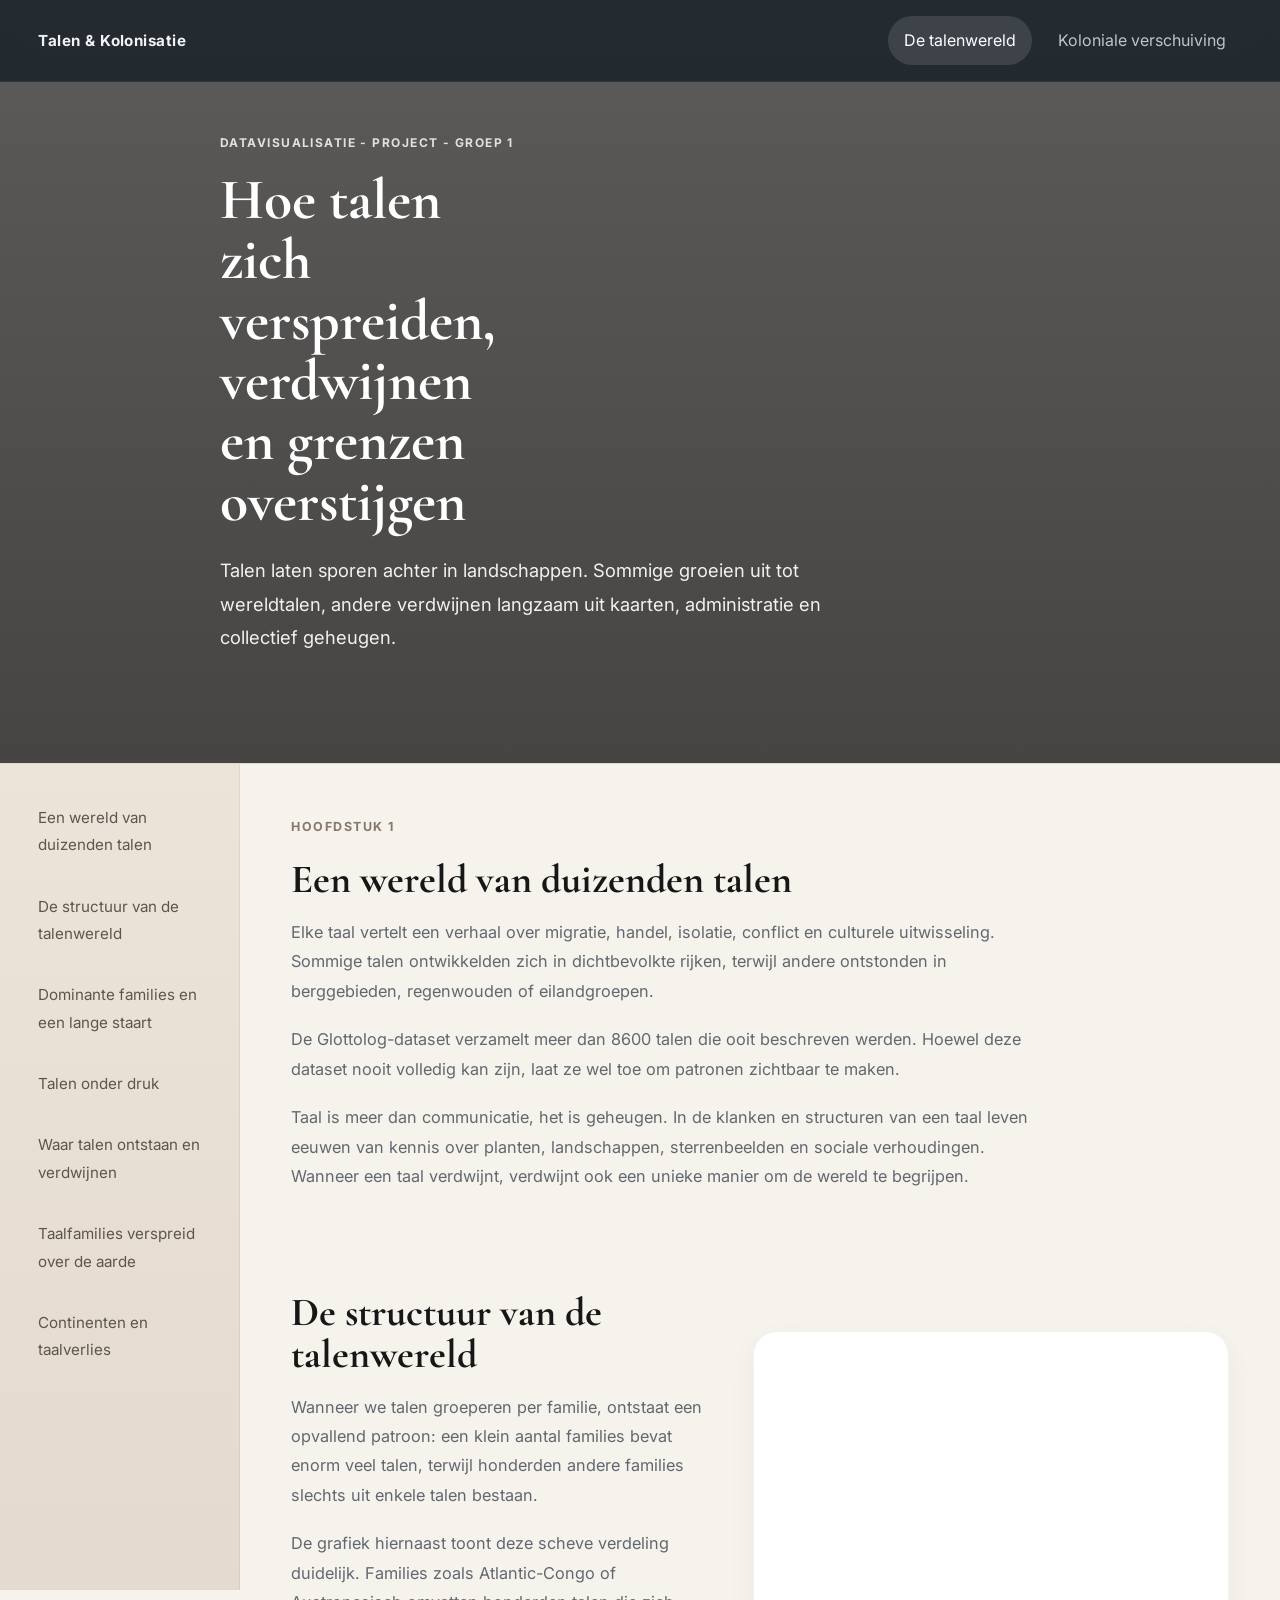
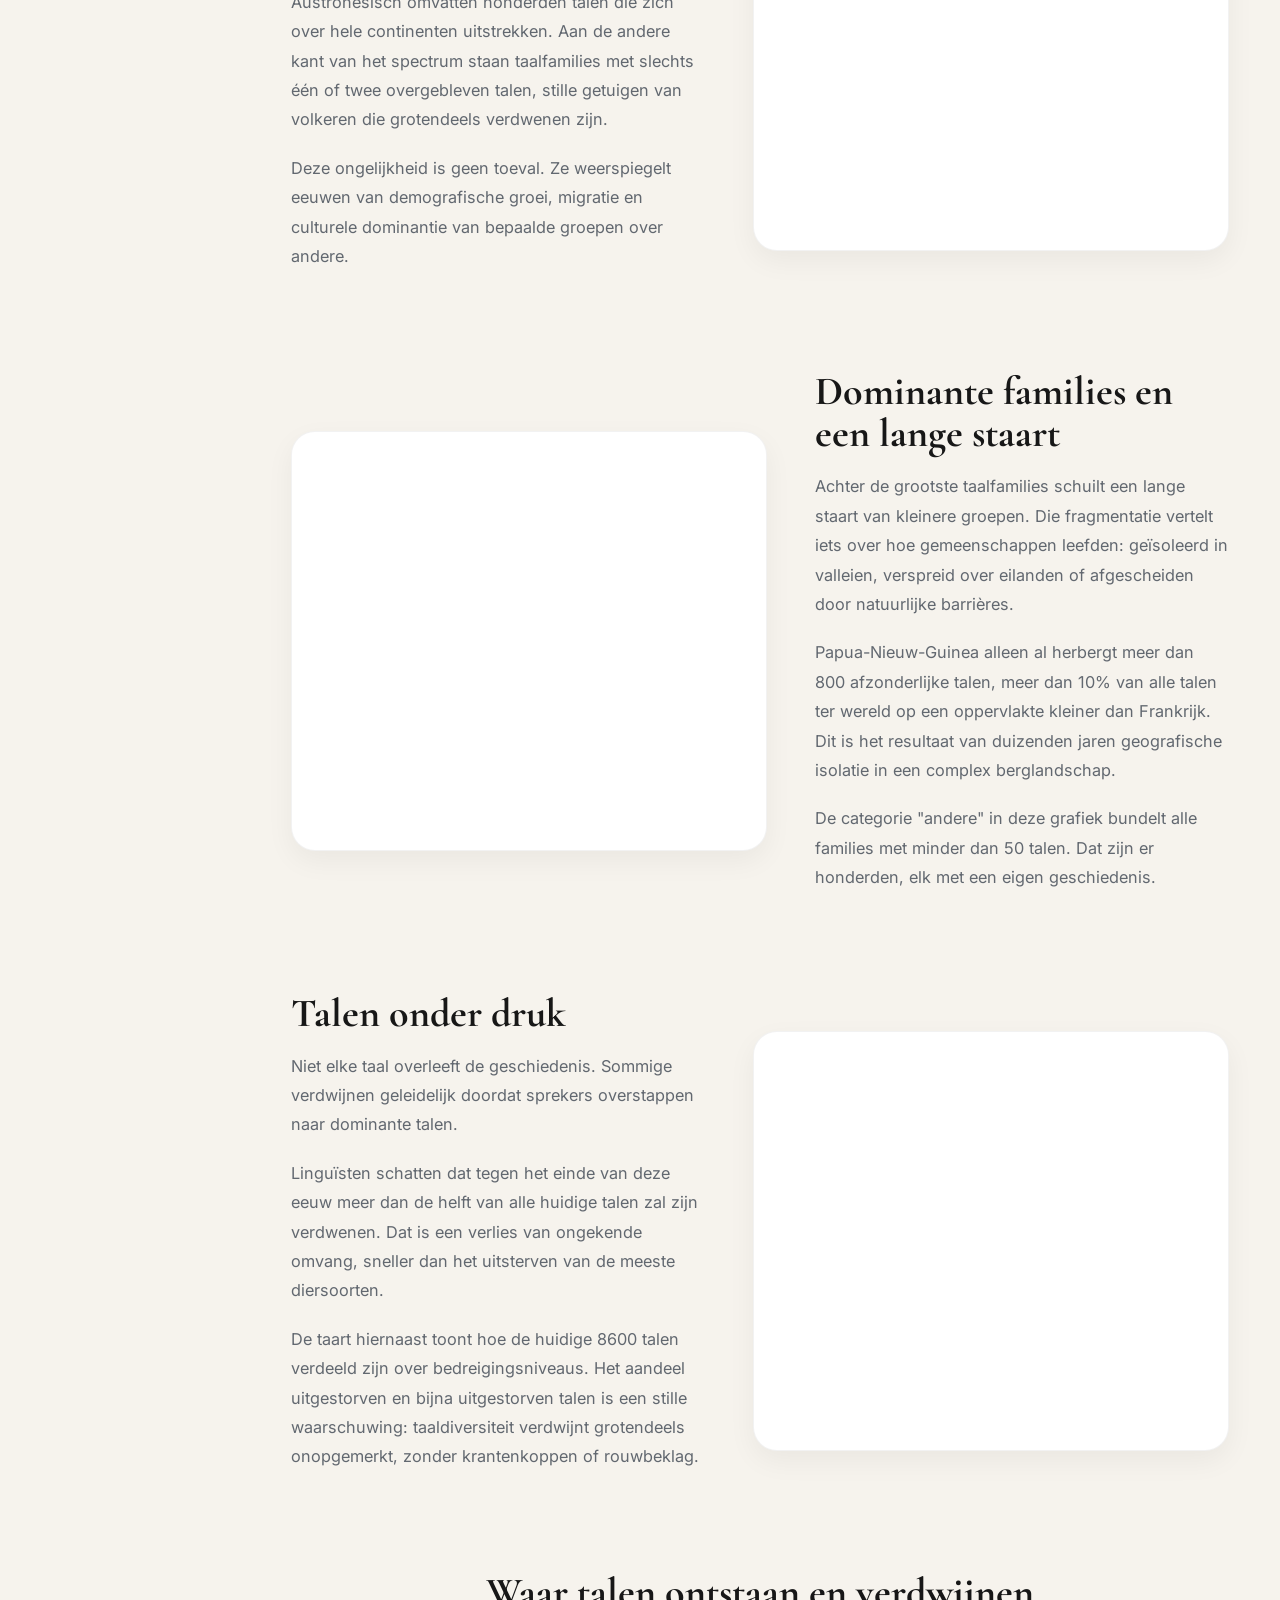
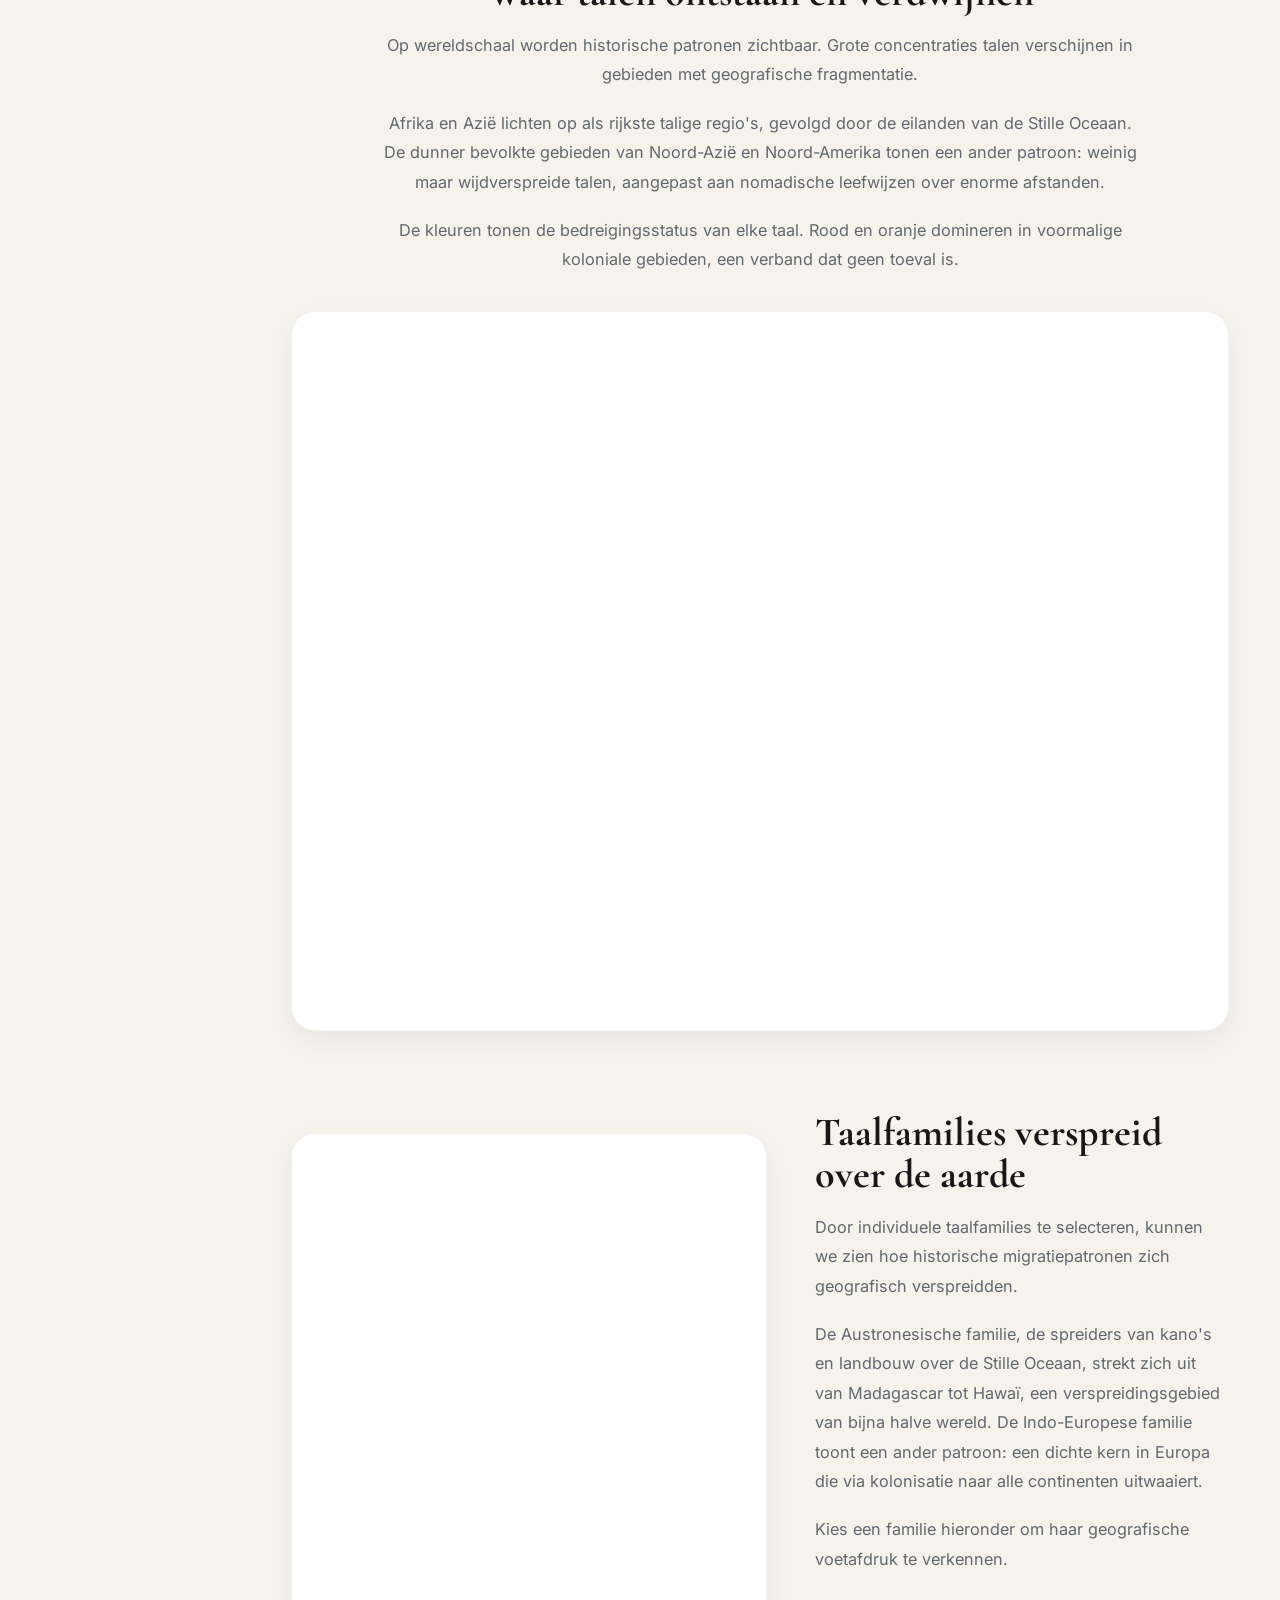
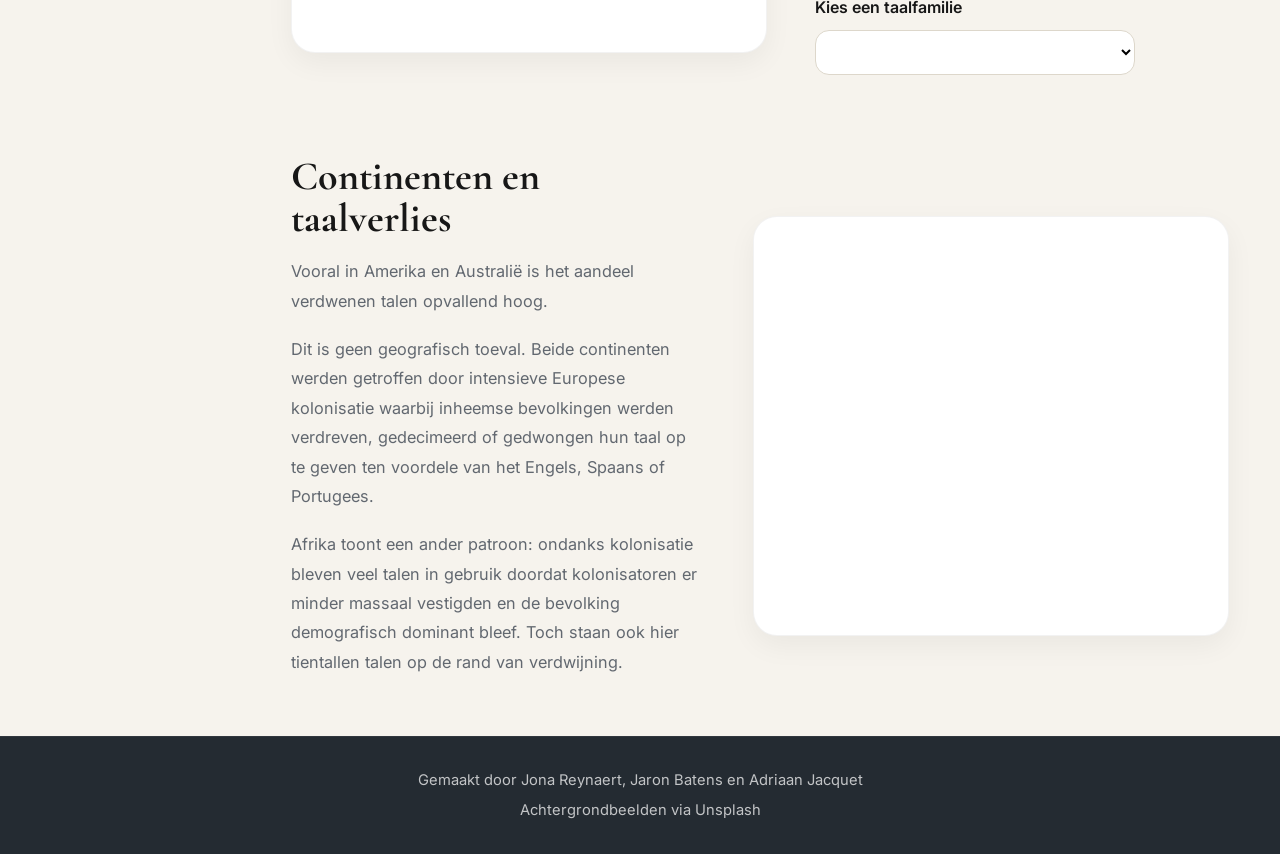
==== commit 897f5180: "docs: added extra text" ====
--- a/src/webpagina/index.html
+++ b/src/webpagina/index.html
@@ -8,9 +8,6 @@
     <title>Talen en Geografische Structuren</title>
 
     <link rel="stylesheet" href="./stijl.css">
-    <link rel="prefetch" href="kolonisatie.html">
-    <link rel="prefetch" href="/data/traditional/languages.geojson">
-    <link rel="prefetch" href="/data/contemporary/languages.geojson">
 </head>
 
 <script>
@@ -206,6 +203,15 @@
                         laat ze wel toe om patronen zichtbaar te maken.
                     </p>
 
+                    <p>
+                        Taal is meer dan communicatie, het is geheugen.
+                        In de klanken en structuren van een taal leven
+                        eeuwen van kennis over planten, landschappen,
+                        sterrenbeelden en sociale verhoudingen.
+                        Wanneer een taal verdwijnt, verdwijnt ook
+                        een unieke manier om de wereld te begrijpen.
+                    </p>
+
                 </div>
 
             </section>
@@ -223,6 +229,22 @@
                         ontstaat een opvallend patroon:
                         een klein aantal families bevat enorm veel talen,
                         terwijl honderden andere families slechts uit enkele talen bestaan.
+                    </p>
+
+                    <p>
+                        De grafiek hiernaast toont deze scheve verdeling duidelijk.
+                        Families zoals Atlantic-Congo of Austronesisch
+                        omvatten honderden talen die zich over hele continenten uitstrekken.
+                        Aan de andere kant van het spectrum staan
+                        taalfamilies met slechts één of twee overgebleven talen,
+                        stille getuigen van volkeren die grotendeels verdwenen zijn.
+                    </p>
+
+                    <p>
+                        Deze ongelijkheid is geen toeval.
+                        Ze weerspiegelt eeuwen van demografische groei,
+                        migratie en culturele dominantie van bepaalde groepen
+                        over andere.
                     </p>
 
                 </div>
@@ -256,6 +278,20 @@
                         of afgescheiden door natuurlijke barrières.
                     </p>
 
+                    <p>
+                        Papua-Nieuw-Guinea alleen al herbergt meer dan
+                        800 afzonderlijke talen, meer dan 10% van alle
+                        talen ter wereld op een oppervlakte kleiner dan Frankrijk.
+                        Dit is het resultaat van duizenden jaren geografische isolatie
+                        in een complex berglandschap.
+                    </p>
+
+                    <p>
+                        De categorie "andere" in deze grafiek bundelt
+                        alle families met minder dan 50 talen.
+                        Dat zijn er honderden, elk met een eigen geschiedenis.
+                    </p>
+
                 </div>
 
             </section>
@@ -274,6 +310,22 @@
                         overstappen naar dominante talen.
                     </p>
 
+                    <p>
+                        Linguïsten schatten dat tegen het einde van deze eeuw
+                        meer dan de helft van alle huidige talen zal zijn verdwenen.
+                        Dat is een verlies van ongekende omvang,
+                        sneller dan het uitsterven van de meeste diersoorten.
+                    </p>
+
+                    <p>
+                        De taart hiernaast toont hoe de huidige 8600 talen
+                        verdeeld zijn over bedreigingsniveaus.
+                        Het aandeel uitgestorven en bijna uitgestorven talen
+                        is een stille waarschuwing:
+                        taaldiversiteit verdwijnt grotendeels onopgemerkt,
+                        zonder krantenkoppen of rouwbeklag.
+                    </p>
+
                 </div>
 
                 <div class="grafiek">
@@ -297,6 +349,20 @@
                         met geografische fragmentatie.
                     </p>
 
+                    <p>
+                        Afrika en Azië lichten op als rijkste talige regio's,
+                        gevolgd door de eilanden van de Stille Oceaan.
+                        De dunner bevolkte gebieden van Noord-Azië en Noord-Amerika
+                        tonen een ander patroon: weinig maar wijdverspreide talen,
+                        aangepast aan nomadische leefwijzen over enorme afstanden.
+                    </p>
+
+                    <p>
+                        De kleuren tonen de bedreigingsstatus van elke taal.
+                        Rood en oranje domineren in voormalige koloniale gebieden,
+                        een verband dat geen toeval is.
+                    </p>
+
                 </div>
 
                 <div class="kaart-container">
@@ -329,6 +395,21 @@
                         zich geografisch verspreidden.
                     </p>
 
+                    <p>
+                        De Austronesische familie, de spreiders van
+                        kano's en landbouw over de Stille Oceaan,
+                        strekt zich uit van Madagascar tot Hawaï,
+                        een verspreidingsgebied van bijna halve wereld.
+                        De Indo-Europese familie toont een ander patroon:
+                        een dichte kern in Europa die via kolonisatie
+                        naar alle continenten uitwaaiert.
+                    </p>
+
+                    <p>
+                        Kies een familie hieronder om haar
+                        geografische voetafdruk te verkennen.
+                    </p>
+
                     <label for="selecteer familie">
                         Kies een taalfamilie
                     </label>
@@ -350,6 +431,24 @@
                     <p>
                         Vooral in Amerika en Australië
                         is het aandeel verdwenen talen opvallend hoog.
+                    </p>
+
+                    <p>
+                        Dit is geen geografisch toeval.
+                        Beide continenten werden getroffen door intensieve
+                        Europese kolonisatie waarbij inheemse bevolkingen
+                        werden verdreven, gedecimeerd of gedwongen
+                        hun taal op te geven ten voordele van
+                        het Engels, Spaans of Portugees.
+                    </p>
+
+                    <p>
+                        Afrika toont een ander patroon:
+                        ondanks kolonisatie bleven veel talen in gebruik
+                        doordat kolonisatoren er minder massaal vestigden
+                        en de bevolking demografisch dominant bleef.
+                        Toch staan ook hier tientallen talen
+                        op de rand van verdwijning.
                     </p>
 
                 </div>
@@ -373,14 +472,6 @@
         if ("serviceWorker" in navigator) {
             navigator.serviceWorker.register("./sw.js");
         }
-    </script>
-
-    <script type="speculationrules">
-    {
-        "prerender": [
-            { "urls": ["kolonisatie.html"] }
-        ]
-    }
     </script>
 
 </body>
